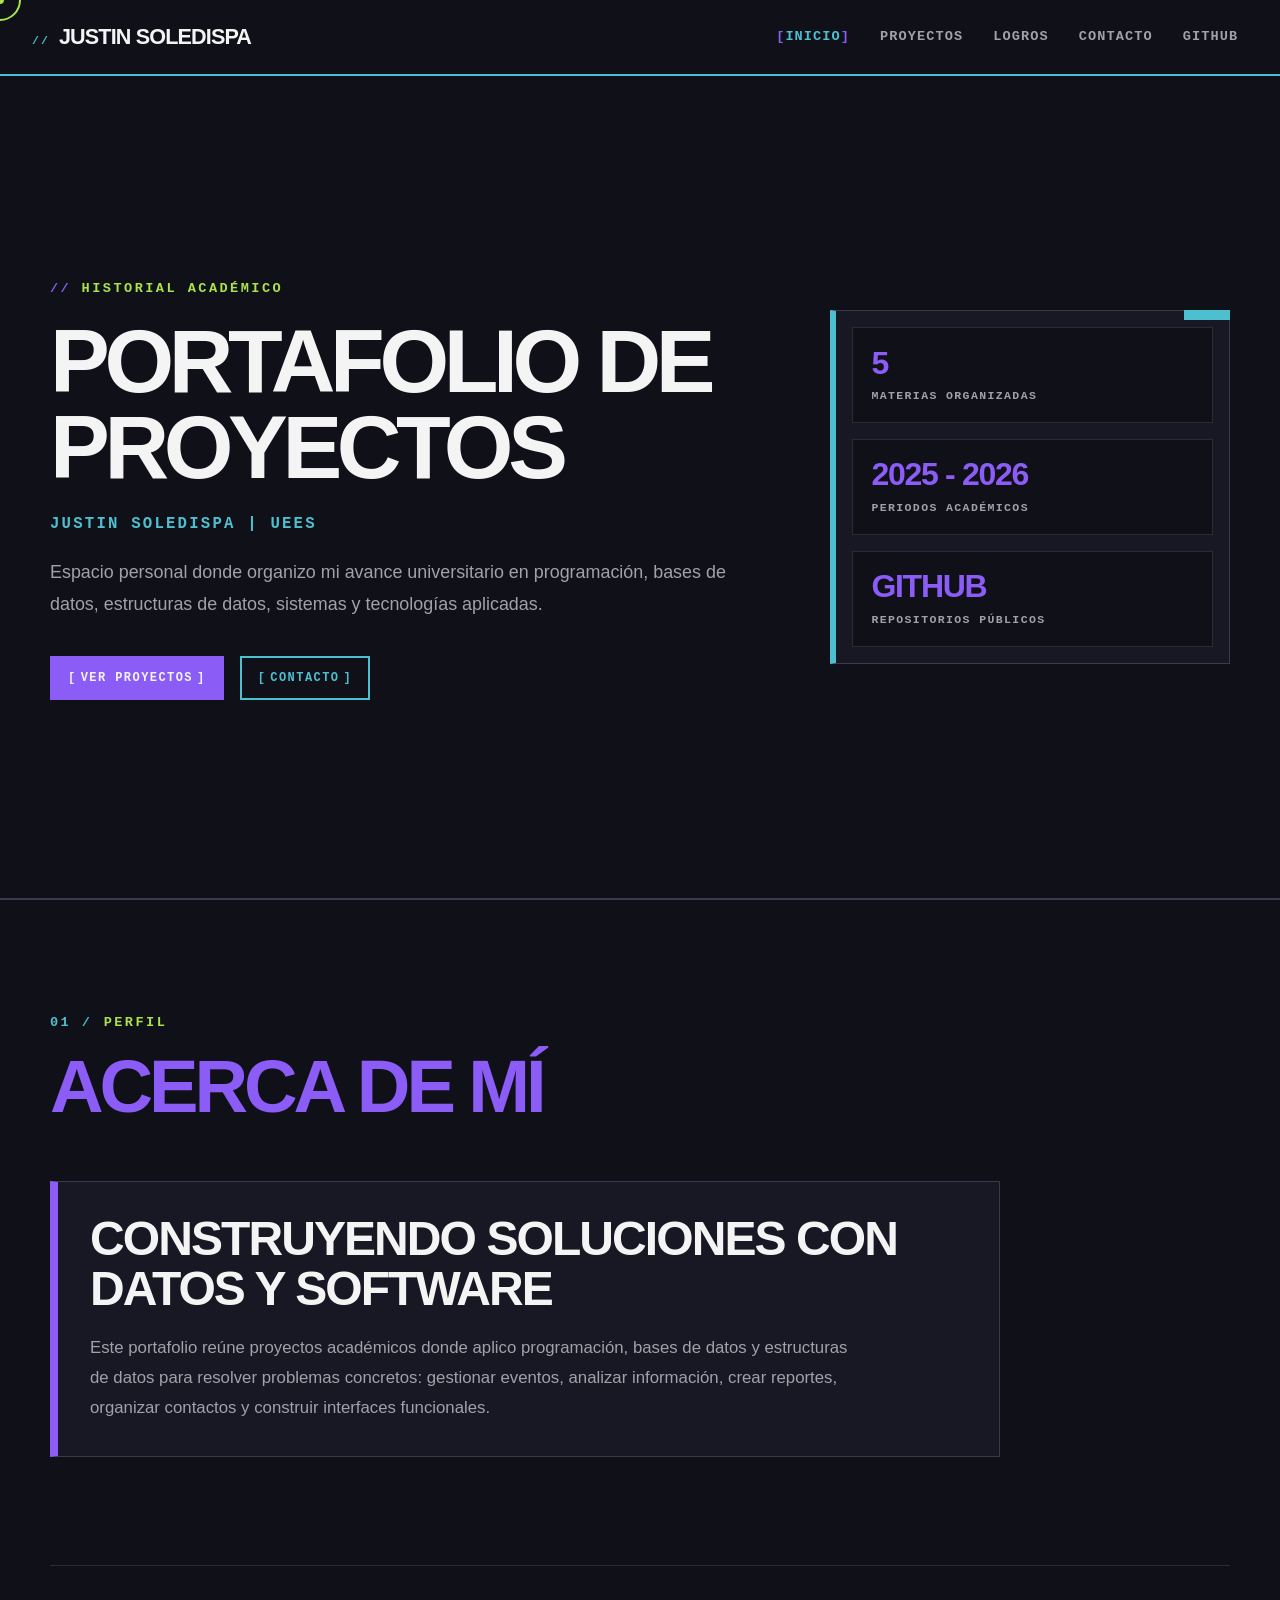
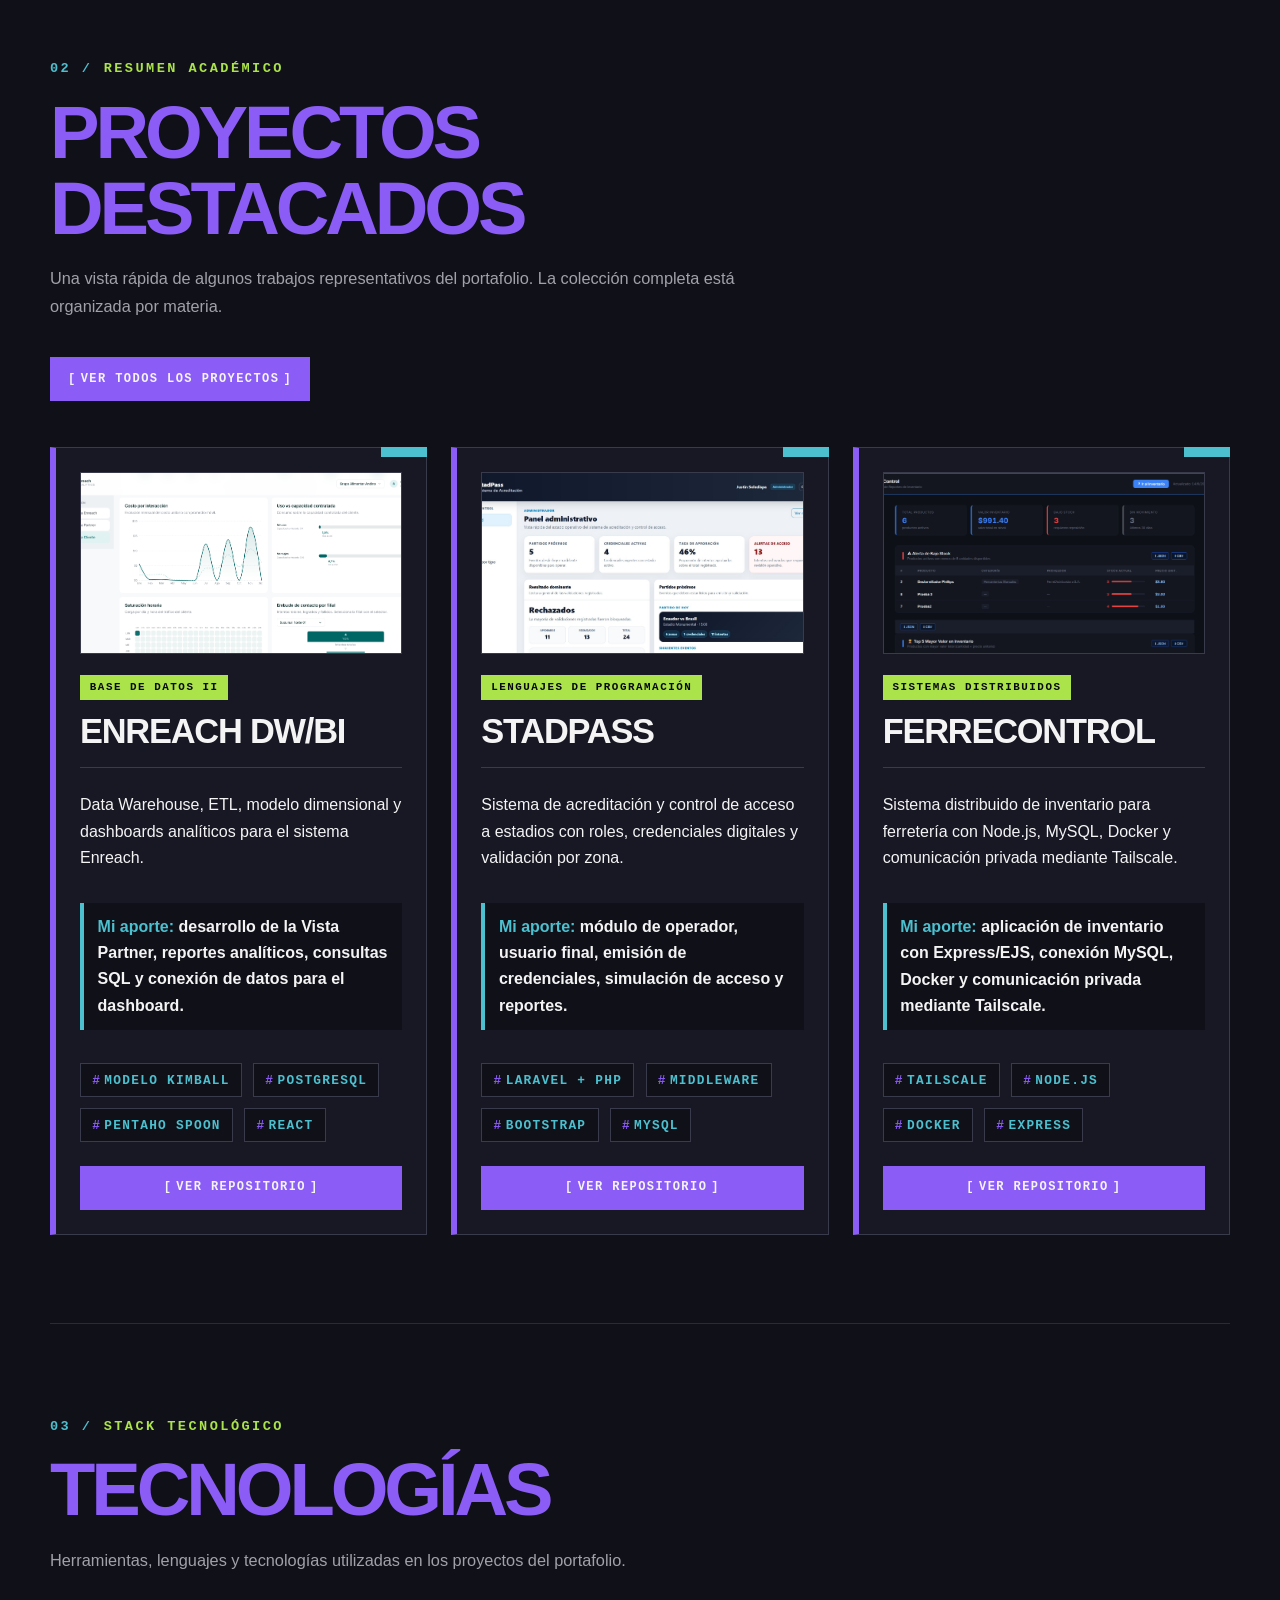
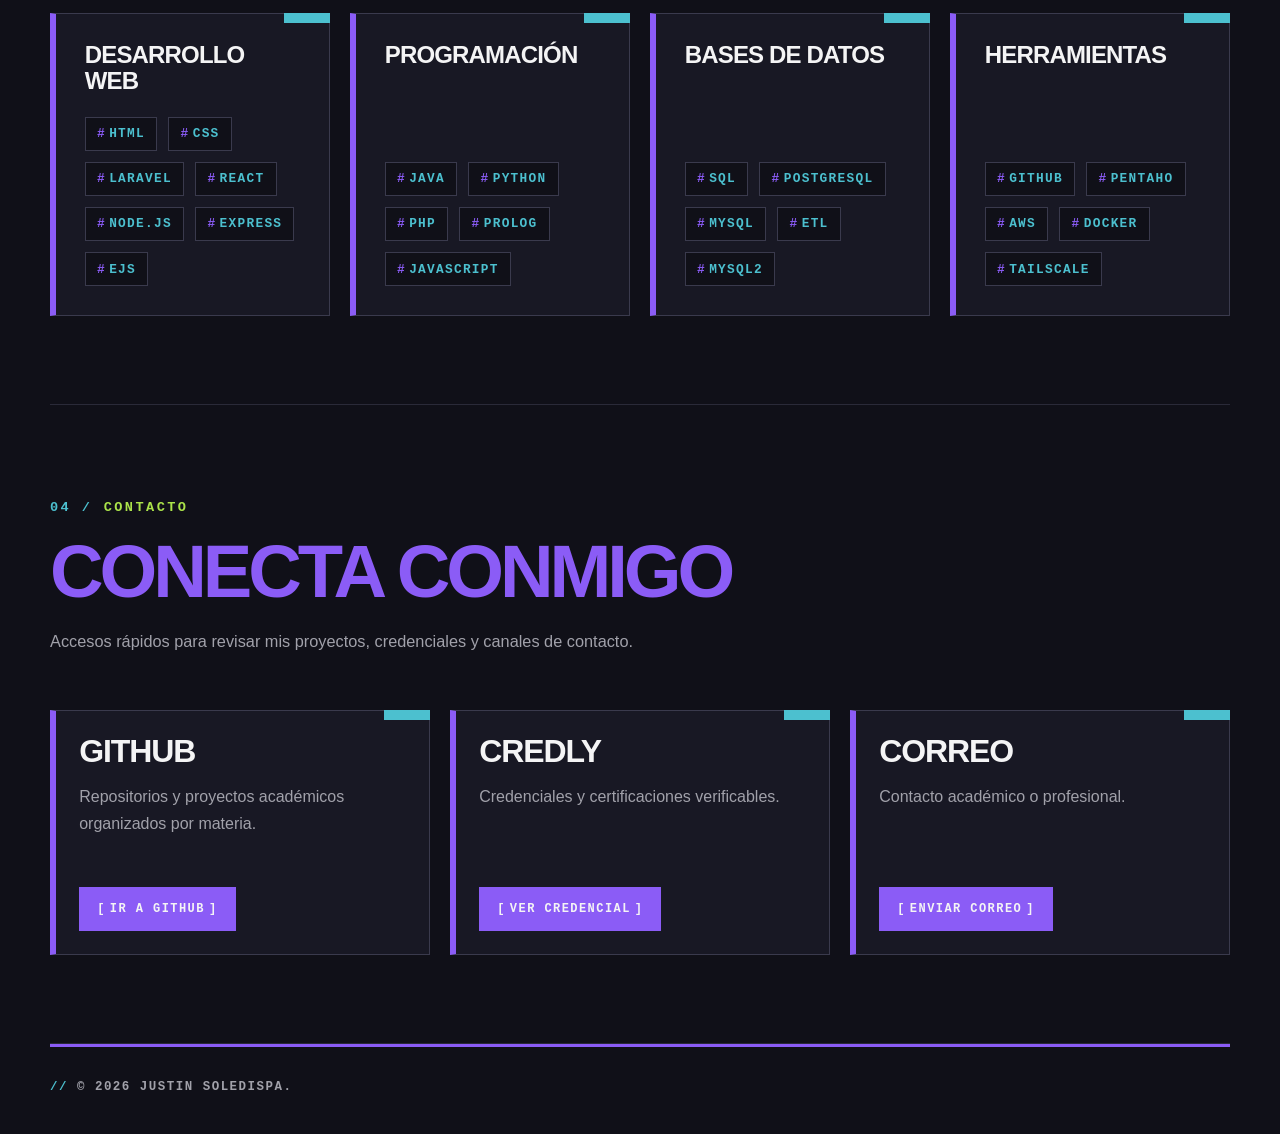
==== index.html @ 66a8beec "Commit de Version de Entrega de Portafolio" ====
<!DOCTYPE html>
<html lang="es">
<head>
  <meta charset="UTF-8">
  <meta name="viewport" content="width=device-width, initial-scale=1.0">
  <meta name="description" content="Portafolio académico de Justin Soledispa. Proyectos universitarios, tecnologías, logros y contacto.">
  <title>Portafolio Académico | Justin Soledispa</title>

  <link rel="stylesheet" href="style.css">
  <link rel="icon" type="image/png" href="/favicon.png">
</head>
<body>
  <nav class="navbar" aria-label="Navegación principal">
    <a class="navbar-logo" href="index.html">Justin Soledispa</a>
    <div class="navbar-links">
      <a class="activo" href="index.html">Inicio</a>
      <a href="proyectos.html">Proyectos</a>
      <a href="logros.html">Logros</a>
      <a href="index.html#contacto">Contacto</a>
      <a href="https://github.com/justinsoledispa" target="_blank" rel="noopener noreferrer">GitHub</a>
    </div>
  </nav>

  <header id="inicio" class="hero">
    <div class="hero-layout">
      <div class="hero-contenido">
        <span class="hero-etiqueta">Historial académico</span>
        <h1>Portafolio de Proyectos</h1>
        <p class="hero-subtitulo">Justin Soledispa | UEES</p>
        <p class="hero-descripcion">
          Espacio personal donde organizo mi avance universitario en programación, bases de datos, estructuras de datos, sistemas y tecnologías aplicadas.
        </p>
        <div class="hero-acciones">
          <a class="boton-ver-proyectos" href="proyectos.html">Ver proyectos</a>
          <a class="boton-secundario" href="#contacto">Contacto</a>
        </div>
      </div>

      <aside class="panel-info panel-resumen" aria-label="Resumen del portafolio">
        <div class="resumen-item">
          <span class="resumen-numero">5</span>
          <span class="resumen-texto">materias organizadas</span>
        </div>
        <div class="resumen-item">
          <span class="resumen-numero">2025 - 2026</span>
          <span class="resumen-texto">periodos académicos</span>
        </div>
        <div class="resumen-item">
          <span class="resumen-numero">GitHub</span>
          <span class="resumen-texto">repositorios públicos</span>
        </div>
      </aside>
    </div>
  </header>

  <main>
    <section id="acerca" class="seccion-info seccion-amplia" aria-labelledby="titulo-acerca">
      <div class="encabezado-seccion">
        <span class="etiqueta-seccion">Perfil</span>
        <h2 id="titulo-acerca">Acerca de mí</h2>
      </div>

      <div class="panel-destacado">
        <h3>Construyendo soluciones con datos y software</h3>
        <p>
          Este portafolio reúne proyectos académicos donde aplico programación, bases de datos y estructuras de datos para resolver problemas concretos: gestionar eventos, analizar información, crear reportes, organizar contactos y construir interfaces funcionales.
        </p>
      </div>
    </section>

    <section id="destacados" class="seccion-proyectos seccion-amplia" aria-labelledby="titulo-destacados">
      <div class="encabezado-seccion">
        <span class="etiqueta-seccion">Resumen académico</span>
        <h2 id="titulo-destacados">Proyectos destacados</h2>
        <p>
          Una vista rápida de algunos trabajos representativos del portafolio. La colección completa está organizada por materia.
        </p>
        <div class="hero-acciones">
          <a class="boton-ver-proyectos" href="proyectos.html">Ver todos los proyectos</a>
        </div>
      </div>

      <div class="grid-materias">
        <article class="tarjeta-materia">
          <img class="thumbnail-proyecto" src="img/proyectos/enreach/thumbnail.png" alt="Vista previa de Enreach">
          <div class="materia-header">
            <span class="badge badge-finalizado">Base de Datos II</span>
            <h3>ENREACH DW/BI</h3>
          </div>
          <p>
            Data Warehouse, ETL, modelo dimensional y dashboards analíticos para el sistema Enreach.
          </p>
          <div class="aporte-proyecto">
            <strong>Mi aporte:</strong> desarrollo de la Vista Partner, reportes analíticos, consultas SQL y conexión de datos para el dashboard.
          </div>
          <ul class="lista-tecnologias">
      <li>Modelo Kimball</li>
      <li>PostgreSQL</li>
      <li>Pentaho Spoon</li>
      <li>React</li>
    </ul>
          <a class="boton-ver-proyectos" href="https://github.com/juandifrost17/proyecto_bd2_enreach">Ver repositorio</a>
        </article>

        <article class="tarjeta-materia">
          <img class="thumbnail-proyecto" src="img/proyectos/stadpass/thumbnail.png" alt="Vista previa de StadPass">
          <div class="materia-header">
            <span class="badge badge-finalizado">Lenguajes de Programación</span>
            <h3>StadPass</h3>
          </div>
          <p>
            Sistema de acreditación y control de acceso a estadios con roles, credenciales digitales y validación por zona.
          </p>
          <div class="aporte-proyecto">
            <strong>Mi aporte:</strong> módulo de operador, usuario final, emisión de credenciales, simulación de acceso y reportes.
          </div>
             <ul class="lista-tecnologias">
      <li>Laravel + PHP</li>
      <li>Middleware</li>
      <li>Bootstrap</li>
      <li>MySQL</li>
    </ul>
          <a class="boton-ver-proyectos" href="https://github.com/justinsoledispa/acceso-estadio-laravel">Ver repositorio</a>
        </article>

        <article class="tarjeta-materia">
          <img class="thumbnail-proyecto" src="img/proyectos/ferrecontrol/thumbnail.png" alt="Vista previa de FerreControl">
          <div class="materia-header">
            <span class="badge badge-finalizado">Sistemas Distribuidos</span>
            <h3>FerreControl</h3>
          </div>
          <p>
            Sistema distribuido de inventario para ferretería con Node.js, MySQL, Docker y comunicación privada mediante Tailscale.
          </p>
          <div class="aporte-proyecto">
            <strong>Mi aporte:</strong> aplicación de inventario con Express/EJS, conexión MySQL, Docker y comunicación privada mediante Tailscale.
          </div>
             <ul class="lista-tecnologias">
      <li>Tailscale</li>
      <li>Node.js</li>
      <li>Docker</li>
      <li>Express</li>
    </ul>
          <a
            class="boton-ver-proyectos"
            href="https://github.com/justinsoledispa/ferrecontrol-docker-app"
            target="_blank"
            rel="noopener noreferrer">
            Ver repositorio
          </a>
        </article>
      </div>
    </section>

    <section id="tecnologias" class="seccion-info seccion-amplia" aria-labelledby="titulo-tecnologias">
      <div class="encabezado-seccion">
        <span class="etiqueta-seccion">Stack tecnológico</span>
        <h2 id="titulo-tecnologias">Tecnologías</h2>
        <p>
          Herramientas, lenguajes y tecnologías utilizadas en los proyectos del portafolio.
        </p>
      </div>

      <div class="grid-tecnologias">
        <article class="panel-info tarjeta-tecnologia">
          <h3>Desarrollo web</h3>
          <ul class="lista-tecnologias">
            <li>HTML</li>
            <li>CSS</li>
            <li>Laravel</li>
            <li>React</li>
            <li>Node.js</li>
            <li>Express</li>
            <li>EJS</li>
          </ul>
        </article>

        <article class="panel-info tarjeta-tecnologia">
          <h3>Programación</h3>
          <ul class="lista-tecnologias">
            <li>Java</li>
            <li>Python</li>
            <li>PHP</li>
            <li>Prolog</li>
            <li>JavaScript</li>
          </ul>
        </article>

        <article class="panel-info tarjeta-tecnologia">
          <h3>Bases de datos</h3>
          <ul class="lista-tecnologias">
            <li>SQL</li>
            <li>PostgreSQL</li>
            <li>MySQL</li>
            <li>ETL</li>
            <li>mysql2</li>
          </ul>
        </article>

        <article class="panel-info tarjeta-tecnologia">
          <h3>Herramientas</h3>
          <ul class="lista-tecnologias">
            <li>GitHub</li>
            <li>Pentaho</li>
            <li>AWS</li>
            <li>Docker</li>
            <li>Tailscale</li>
          </ul>
        </article>
      </div>
    </section>

    <section id="contacto" class="seccion-info seccion-amplia seccion-contacto-final" aria-labelledby="titulo-contacto">
      <div class="encabezado-seccion">
        <span class="etiqueta-seccion">Contacto</span>
        <h2 id="titulo-contacto">Conecta conmigo</h2>
        <p>
          Accesos rápidos para revisar mis proyectos, credenciales y canales de contacto.
        </p>
      </div>

      <div class="grid-contacto">
        <article class="tarjeta-contacto">
          <h3>GitHub</h3>
          <p>Repositorios y proyectos académicos organizados por materia.</p>
          <a class="boton-contacto" href="https://github.com/justinsoledispa" target="_blank" rel="noopener noreferrer">Ir a GitHub</a>
        </article>

        <article class="tarjeta-contacto">
          <h3>Credly</h3>
          <p>Credenciales y certificaciones verificables.</p>
          <a class="boton-contacto" href="https://www.credly.com/badges/378b0291-0039-4906-811d-ae0c5f3f1b5c/public_url" target="_blank" rel="noopener noreferrer">Ver credencial</a>
        </article>

        <article class="tarjeta-contacto">
          <h3>Correo</h3>
          <p>Contacto académico o profesional.</p>
          <a class="boton-contacto" href="mailto:jasoledispa@uees.edu.ec">Enviar correo</a>
        </article>
      </div>
    </section>
  </main>

  <footer>
    <p>© 2026 Justin Soledispa.</p>
  </footer>
  <script src="./script.js"></script>
  <div class="custom-cursor" aria-hidden="true"></div>
</body>
</html>
---- style.css ----
@import url("./css/00-variables-base.css");
@import url("./css/01-navbar.css");
@import url("./css/02-hero.css");
@import url("./css/03-layout-general.css");
@import url("./css/04-paneles.css");
@import url("./css/05-botones.css");
@import url("./css/06-materias-proyectos.css");
@import url("./css/07-tecnologias.css");
@import url("./css/08-certificaciones.css");
@import url("./css/09-hackatones.css");
@import url("./css/10-contacto.css");
@import url("./css/11-footer.css");
@import url("./css/12-animaciones-js.css");
@import url("./css/13-accesibilidad.css");
@import url("./css/14-responsive-tablet.css");
@import url("./css/15-responsive-mobile.css");
@import url("./css/16-ajustes-index.css");
@import url("./css/17-cursor.css");
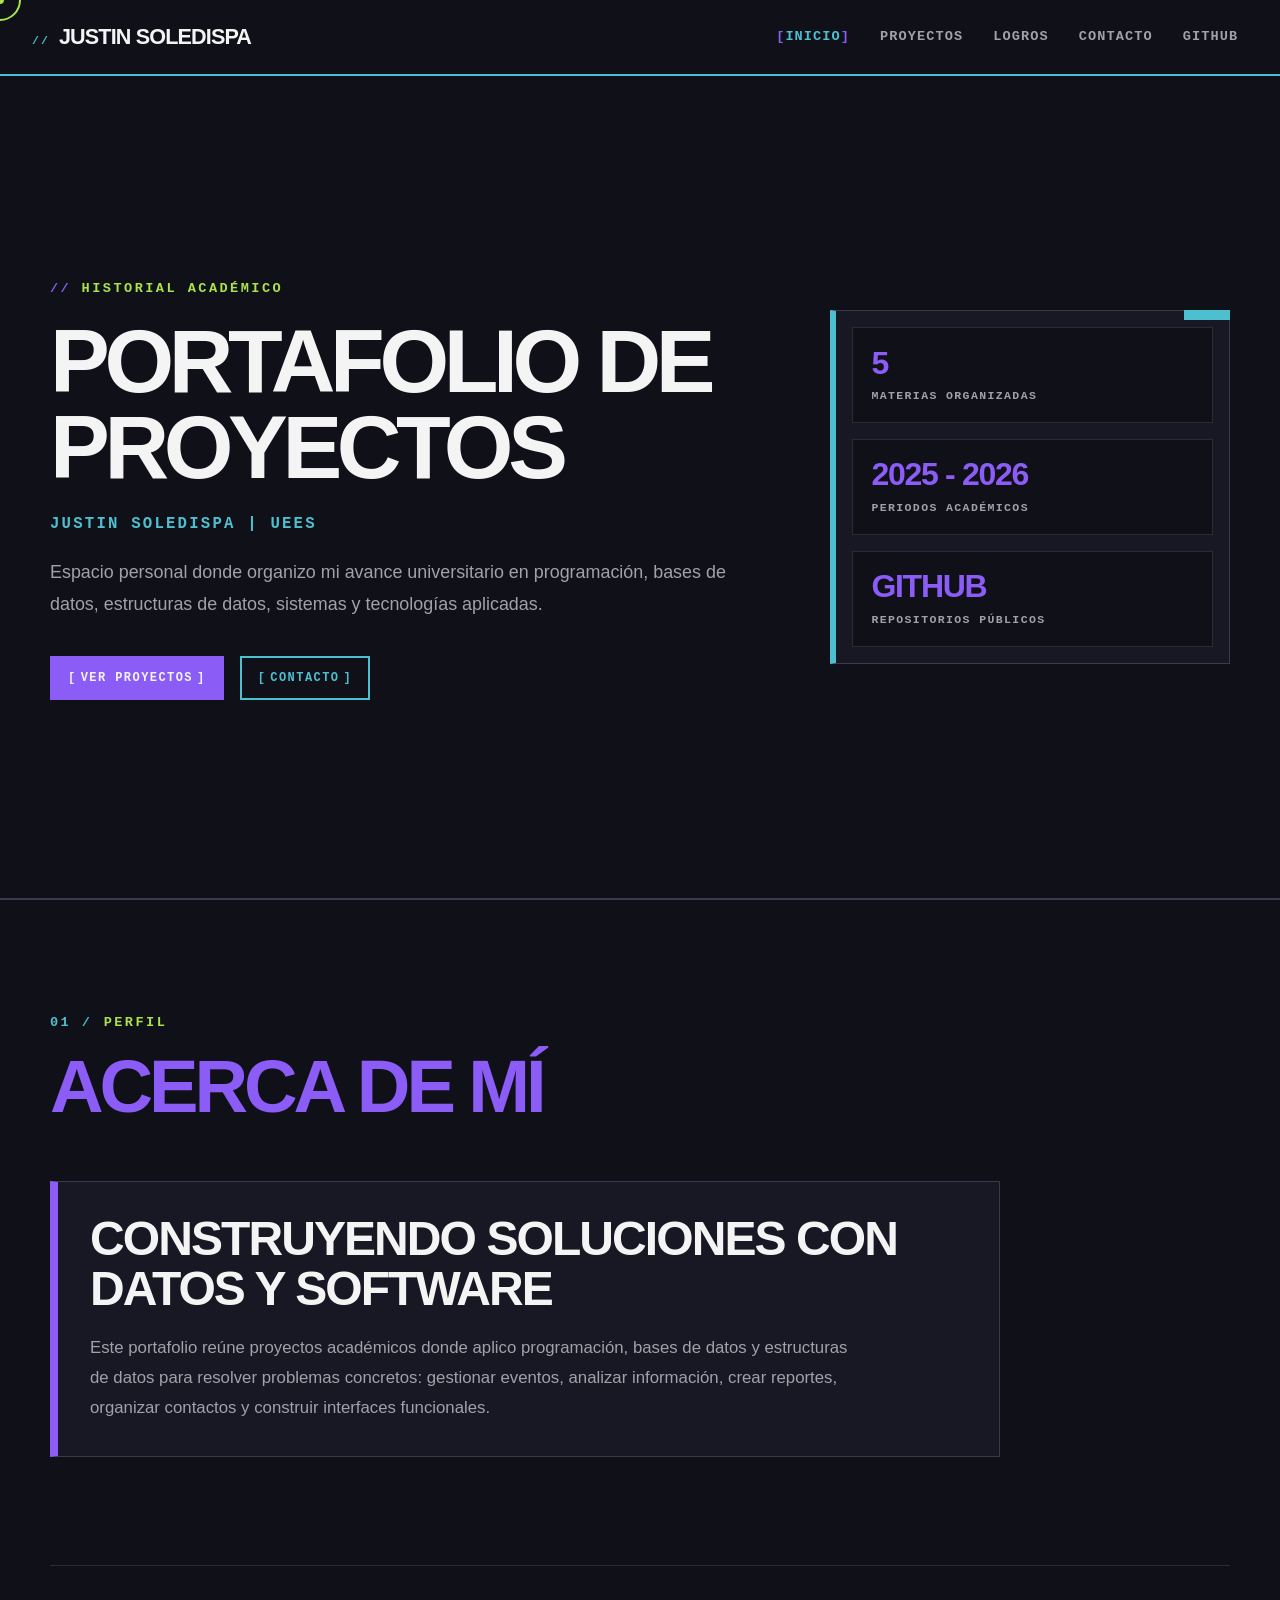
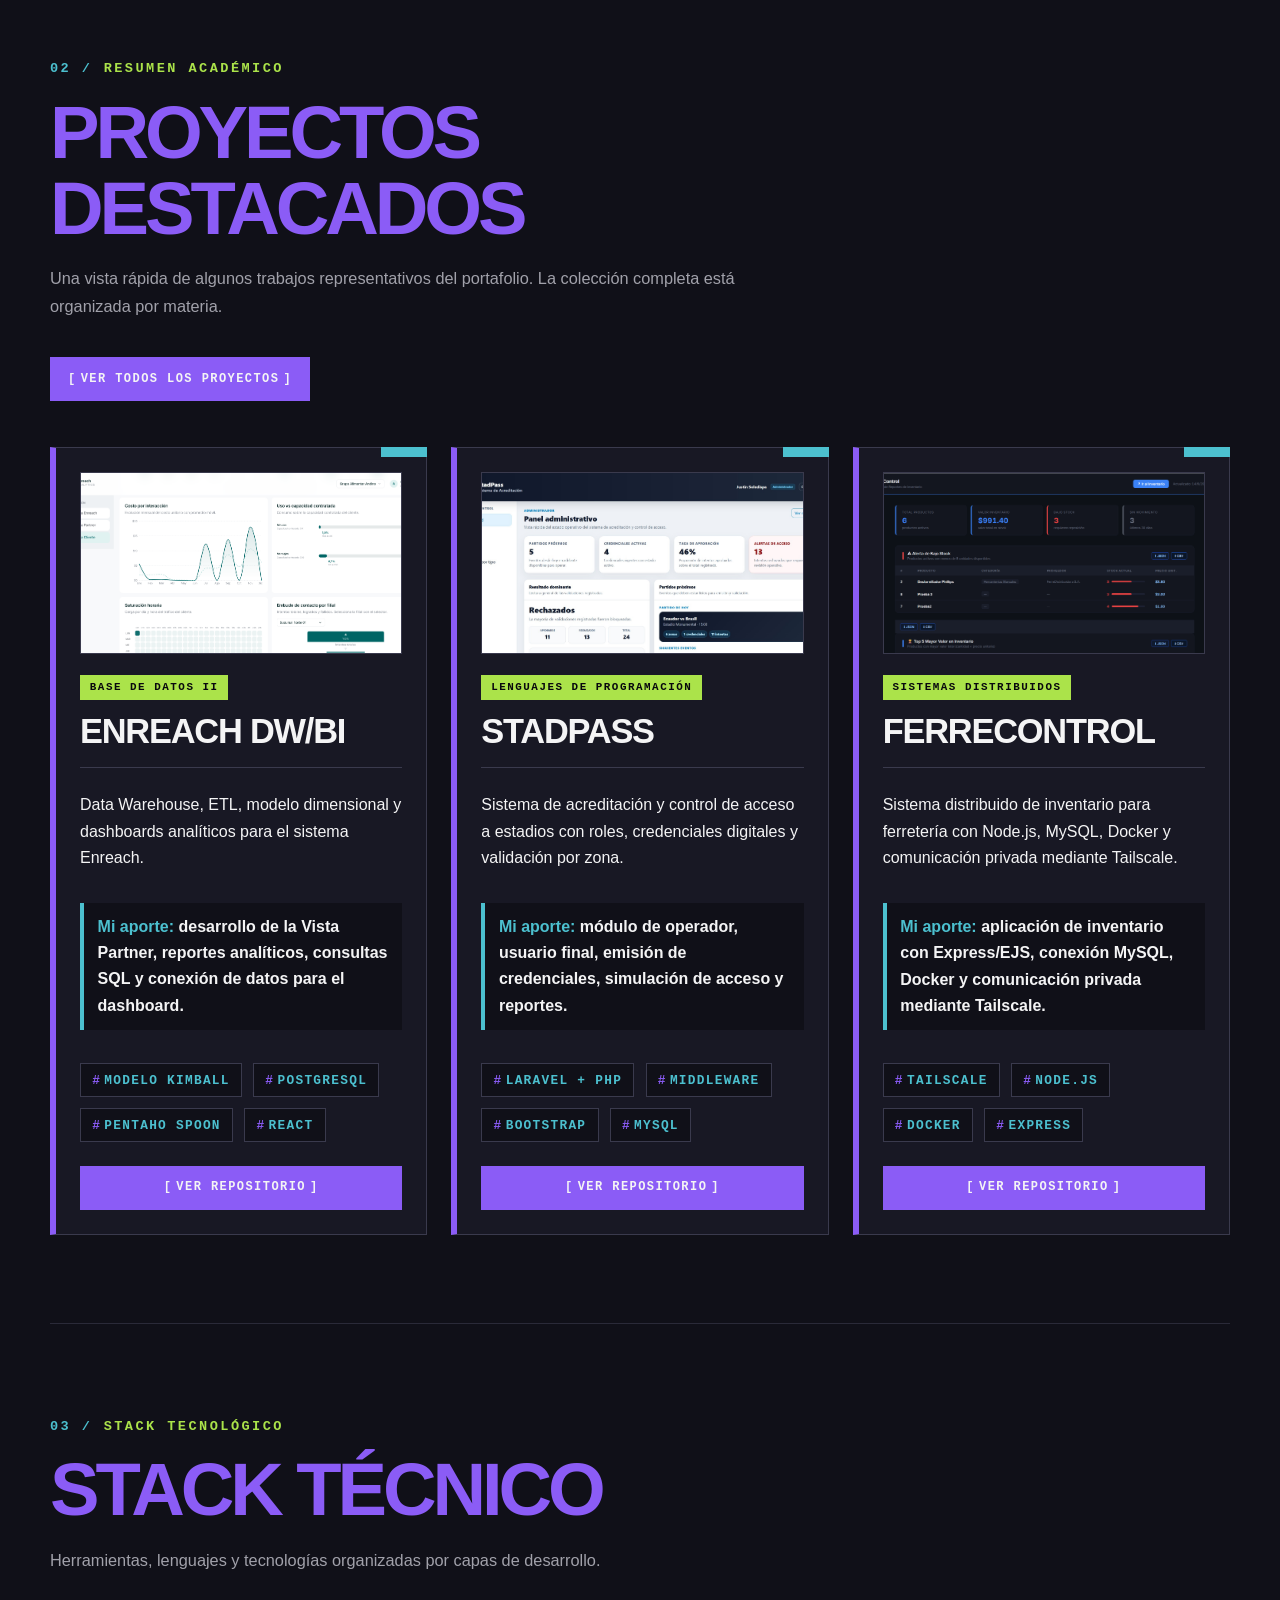
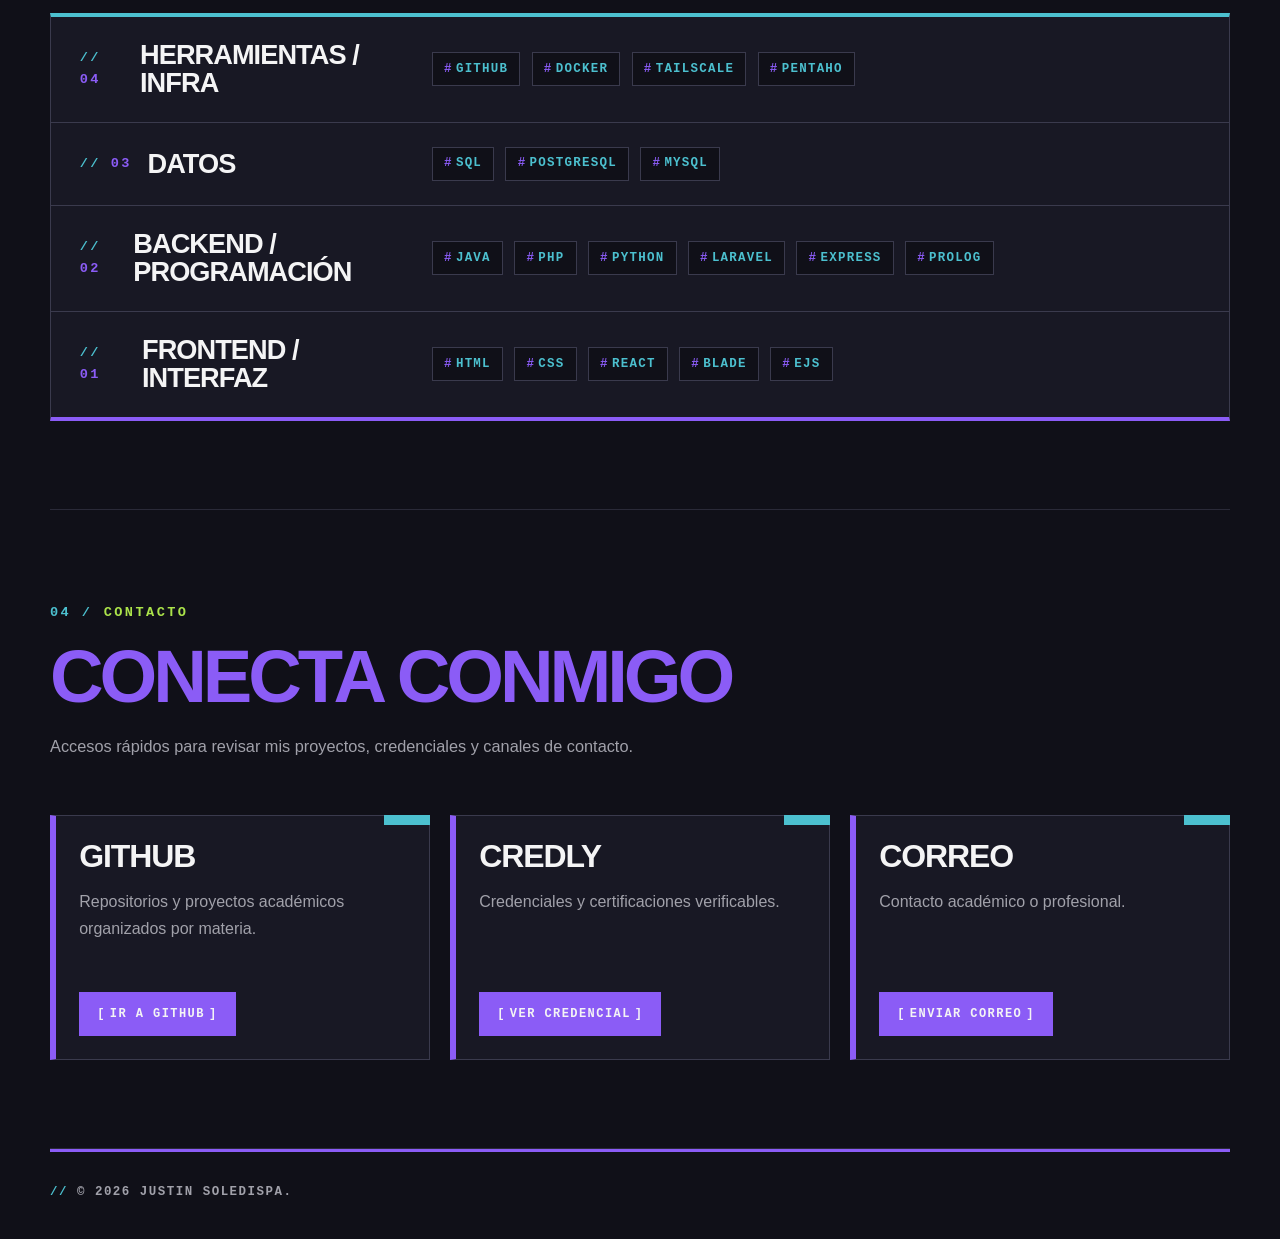
==== commit 527097ab: "Certificado Cloud Architechting" ====
--- a/index.html
+++ b/index.html
@@ -155,56 +155,64 @@
     <section id="tecnologias" class="seccion-info seccion-amplia" aria-labelledby="titulo-tecnologias">
       <div class="encabezado-seccion">
         <span class="etiqueta-seccion">Stack tecnológico</span>
-        <h2 id="titulo-tecnologias">Tecnologías</h2>
-        <p>
-          Herramientas, lenguajes y tecnologías utilizadas en los proyectos del portafolio.
-        </p>
-      </div>
-
-      <div class="grid-tecnologias">
-        <article class="panel-info tarjeta-tecnologia">
-          <h3>Desarrollo web</h3>
-          <ul class="lista-tecnologias">
-            <li>HTML</li>
-            <li>CSS</li>
-            <li>Laravel</li>
-            <li>React</li>
-            <li>Node.js</li>
-            <li>Express</li>
-            <li>EJS</li>
-          </ul>
-        </article>
-
-        <article class="panel-info tarjeta-tecnologia">
-          <h3>Programación</h3>
-          <ul class="lista-tecnologias">
-            <li>Java</li>
-            <li>Python</li>
-            <li>PHP</li>
-            <li>Prolog</li>
-            <li>JavaScript</li>
-          </ul>
-        </article>
-
-        <article class="panel-info tarjeta-tecnologia">
-          <h3>Bases de datos</h3>
-          <ul class="lista-tecnologias">
+        <h2 id="titulo-tecnologias">Stack técnico</h2>
+        <p>
+          Herramientas, lenguajes y tecnologías organizadas por capas de desarrollo.
+        </p>
+      </div>
+
+      <div class="stack-tecnico">
+        <article class="stack-capa">
+          <div class="stack-capa-header">
+            <span class="stack-capa-numero">04</span>
+            <h3>Herramientas / Infra</h3>
+          </div>
+          <ul class="stack-capa-lista">
+            <li>GitHub</li>
+            <li>Docker</li>
+            <li>Tailscale</li>
+            <li>Pentaho</li>
+          </ul>
+        </article>
+
+        <article class="stack-capa">
+          <div class="stack-capa-header">
+            <span class="stack-capa-numero">03</span>
+            <h3>Datos</h3>
+          </div>
+          <ul class="stack-capa-lista">
             <li>SQL</li>
             <li>PostgreSQL</li>
             <li>MySQL</li>
-            <li>ETL</li>
-            <li>mysql2</li>
-          </ul>
-        </article>
-
-        <article class="panel-info tarjeta-tecnologia">
-          <h3>Herramientas</h3>
-          <ul class="lista-tecnologias">
-            <li>GitHub</li>
-            <li>Pentaho</li>
-            <li>AWS</li>
-            <li>Docker</li>
-            <li>Tailscale</li>
+          </ul>
+        </article>
+
+        <article class="stack-capa">
+          <div class="stack-capa-header">
+            <span class="stack-capa-numero">02</span>
+            <h3>Backend / Programación</h3>
+          </div>
+          <ul class="stack-capa-lista">
+            <li>Java</li>
+            <li>PHP</li>
+            <li>Python</li>
+            <li>Laravel</li>
+            <li>Express</li>
+            <li>Prolog</li>
+          </ul>
+        </article>
+
+        <article class="stack-capa">
+          <div class="stack-capa-header">
+            <span class="stack-capa-numero">01</span>
+            <h3>Frontend / Interfaz</h3>
+          </div>
+          <ul class="stack-capa-lista">
+            <li>HTML</li>
+            <li>CSS</li>
+            <li>React</li>
+            <li>Blade</li>
+            <li>EJS</li>
           </ul>
         </article>
       </div>
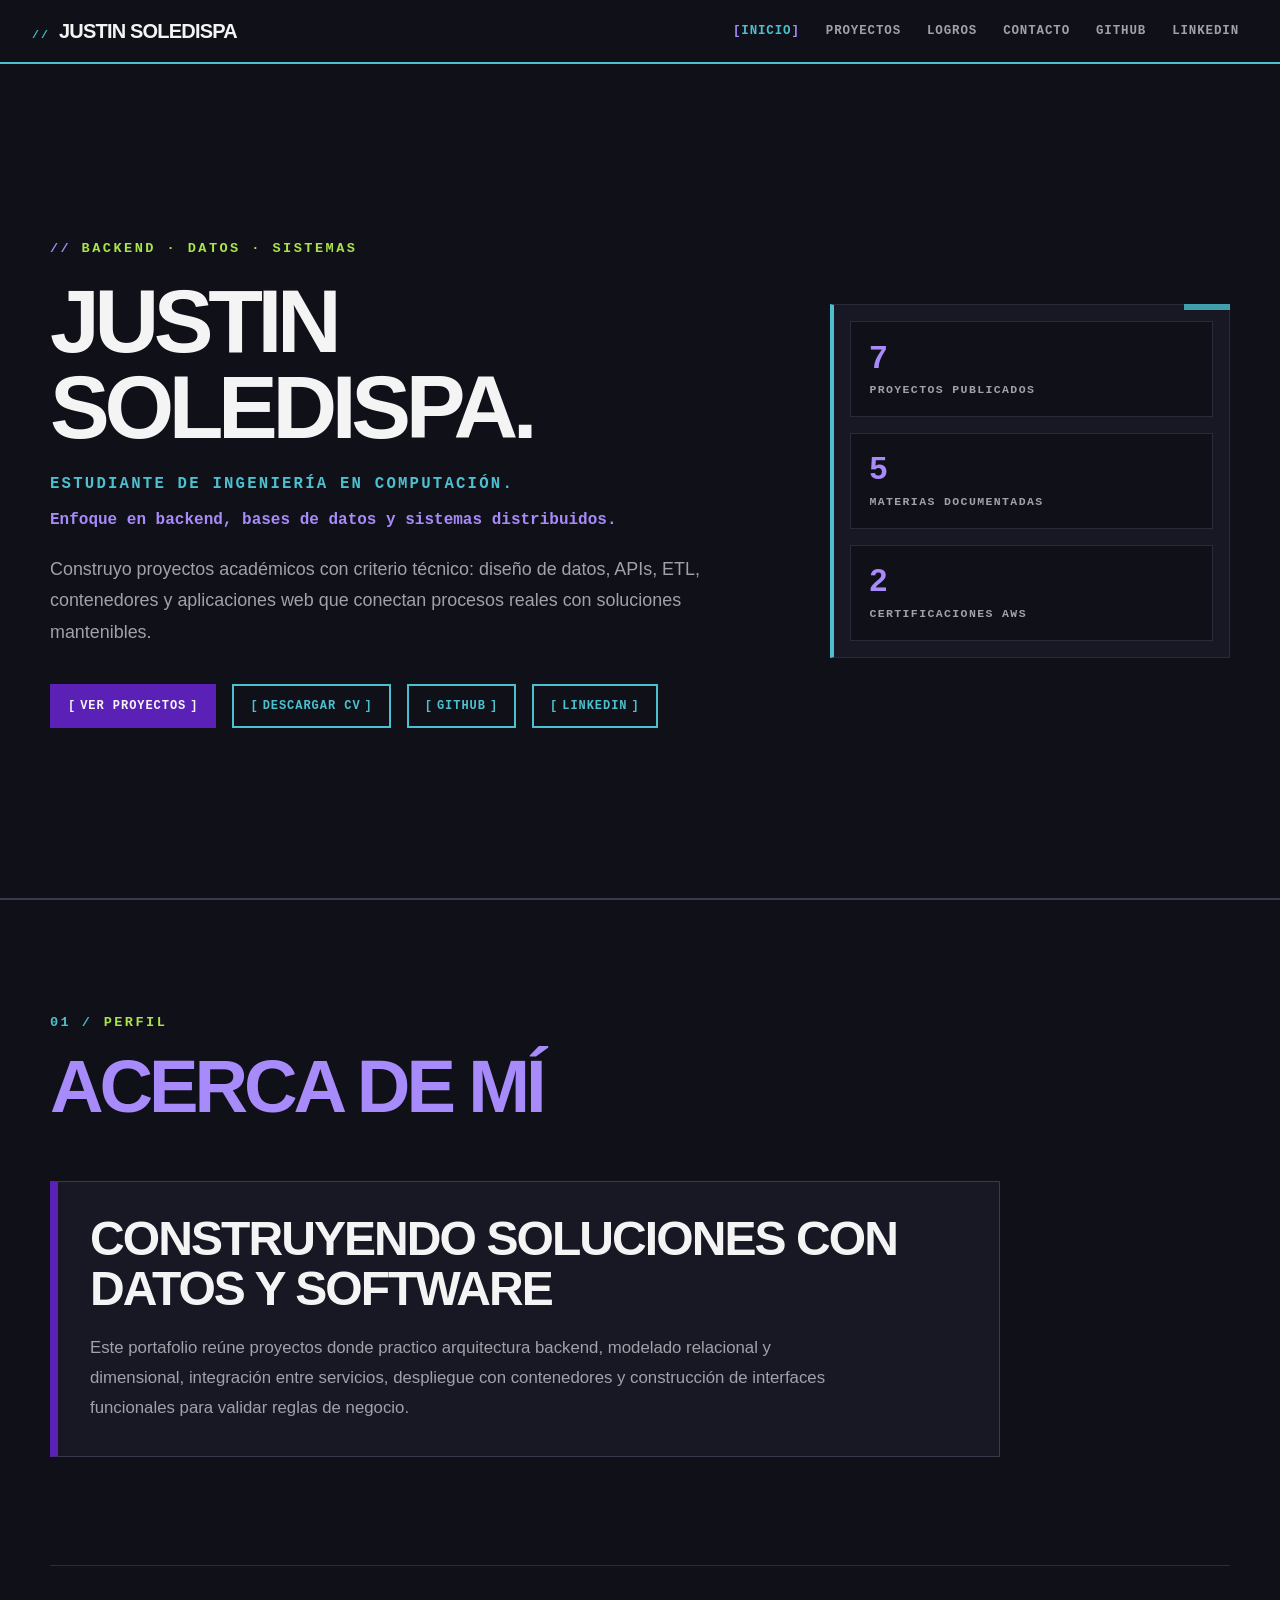
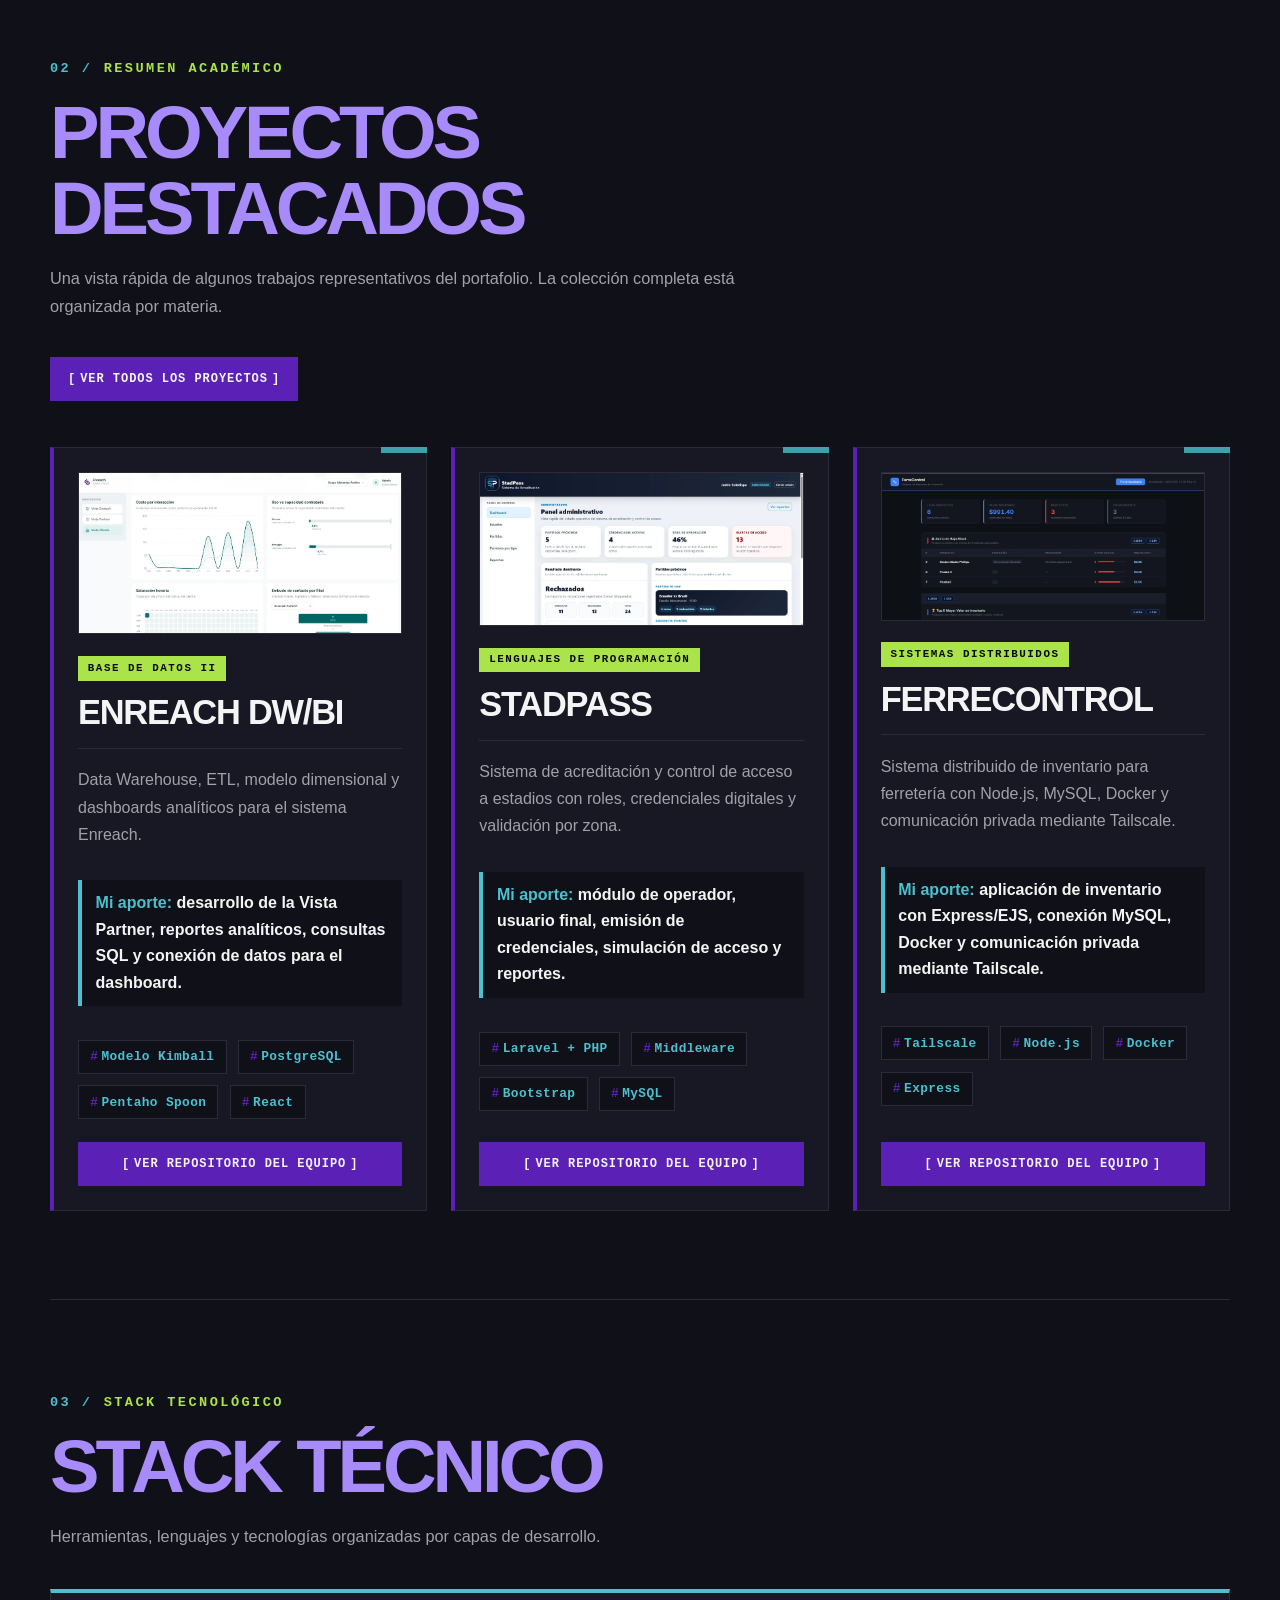
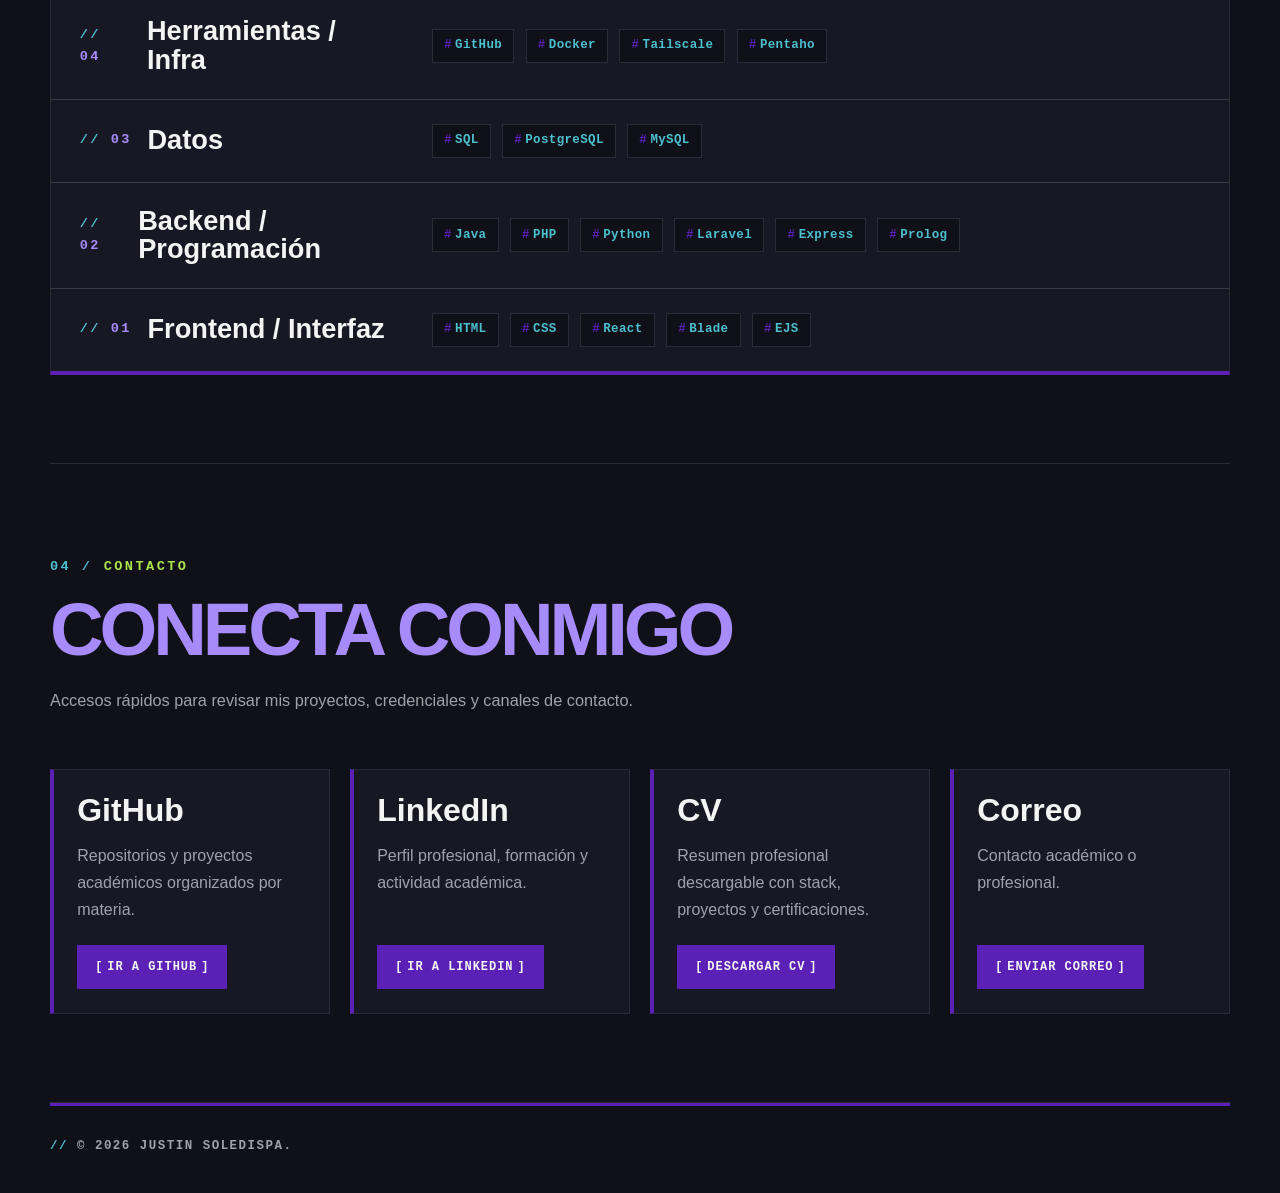
==== commit ba918b0b: "feat: Reducir ruido visual, carga con .webp, y correcciones funcionales" ====
--- a/index.html
+++ b/index.html
@@ -12,42 +12,49 @@
 <body>
   <nav class="navbar" aria-label="Navegación principal">
     <a class="navbar-logo" href="index.html">Justin Soledispa</a>
-    <div class="navbar-links">
-      <a class="activo" href="index.html">Inicio</a>
+    <button class="navbar-toggle" type="button" aria-controls="navbar-menu" aria-expanded="false" aria-label="Abrir menú de navegación">
+      <span class="navbar-toggle-icon" aria-hidden="true"></span>
+    </button>
+    <div class="navbar-links" id="navbar-menu">
+      <a class="activo" href="index.html" aria-current="page">Inicio</a>
       <a href="proyectos.html">Proyectos</a>
       <a href="logros.html">Logros</a>
       <a href="index.html#contacto">Contacto</a>
       <a href="https://github.com/justinsoledispa" target="_blank" rel="noopener noreferrer">GitHub</a>
+      <a href="https://www.linkedin.com/in/justinsoledispa/" target="_blank" rel="noopener noreferrer">LinkedIn</a>
     </div>
   </nav>
 
   <header id="inicio" class="hero">
     <div class="hero-layout">
       <div class="hero-contenido">
-        <span class="hero-etiqueta">Historial académico</span>
-        <h1>Portafolio de Proyectos</h1>
-        <p class="hero-subtitulo">Justin Soledispa | UEES</p>
+        <span class="hero-etiqueta">Backend · Datos · Sistemas</span>
+        <h1>Justin Soledispa.</h1>
+        <p class="hero-subtitulo">Estudiante de Ingeniería en Computación.</p>
+        <p class="hero-enfoque">Enfoque en backend, bases de datos y sistemas distribuidos.</p>
         <p class="hero-descripcion">
-          Espacio personal donde organizo mi avance universitario en programación, bases de datos, estructuras de datos, sistemas y tecnologías aplicadas.
+          Construyo proyectos académicos con criterio técnico: diseño de datos, APIs, ETL, contenedores y aplicaciones web que conectan procesos reales con soluciones mantenibles.
         </p>
         <div class="hero-acciones">
           <a class="boton-ver-proyectos" href="proyectos.html">Ver proyectos</a>
-          <a class="boton-secundario" href="#contacto">Contacto</a>
+          <a class="boton-secundario" href="cv-justin-soledispa.pdf" download>Descargar CV</a>
+          <a class="boton-secundario" href="https://github.com/justinsoledispa" target="_blank" rel="noopener noreferrer">GitHub</a>
+          <a class="boton-secundario" href="https://www.linkedin.com/in/justinsoledispa/" target="_blank" rel="noopener noreferrer">LinkedIn</a>
         </div>
       </div>
 
       <aside class="panel-info panel-resumen" aria-label="Resumen del portafolio">
         <div class="resumen-item">
+          <span class="resumen-numero">7</span>
+          <span class="resumen-texto">proyectos publicados</span>
+        </div>
+        <div class="resumen-item">
           <span class="resumen-numero">5</span>
-          <span class="resumen-texto">materias organizadas</span>
+          <span class="resumen-texto">materias documentadas</span>
         </div>
         <div class="resumen-item">
-          <span class="resumen-numero">2025 - 2026</span>
-          <span class="resumen-texto">periodos académicos</span>
-        </div>
-        <div class="resumen-item">
-          <span class="resumen-numero">GitHub</span>
-          <span class="resumen-texto">repositorios públicos</span>
+          <span class="resumen-numero">2</span>
+          <span class="resumen-texto">certificaciones AWS</span>
         </div>
       </aside>
     </div>
@@ -63,7 +70,7 @@
       <div class="panel-destacado">
         <h3>Construyendo soluciones con datos y software</h3>
         <p>
-          Este portafolio reúne proyectos académicos donde aplico programación, bases de datos y estructuras de datos para resolver problemas concretos: gestionar eventos, analizar información, crear reportes, organizar contactos y construir interfaces funcionales.
+          Este portafolio reúne proyectos donde practico arquitectura backend, modelado relacional y dimensional, integración entre servicios, despliegue con contenedores y construcción de interfaces funcionales para validar reglas de negocio.
         </p>
       </div>
     </section>
@@ -82,7 +89,7 @@
 
       <div class="grid-materias">
         <article class="tarjeta-materia">
-          <img class="thumbnail-proyecto" src="img/proyectos/enreach/thumbnail.png" alt="Vista previa de Enreach">
+          <img class="thumbnail-proyecto" src="img/proyectos/enreach/thumbnail.webp" alt="Vista previa de Enreach" width="1883" height="935" loading="lazy">
           <div class="materia-header">
             <span class="badge badge-finalizado">Base de Datos II</span>
             <h3>ENREACH DW/BI</h3>
@@ -99,11 +106,11 @@
       <li>Pentaho Spoon</li>
       <li>React</li>
     </ul>
-          <a class="boton-ver-proyectos" href="https://github.com/juandifrost17/proyecto_bd2_enreach">Ver repositorio</a>
+          <a class="boton-ver-proyectos" href="https://github.com/juandifrost17/proyecto_bd2_enreach" target="_blank" rel="noopener noreferrer">Ver repositorio del equipo</a>
         </article>
 
         <article class="tarjeta-materia">
-          <img class="thumbnail-proyecto" src="img/proyectos/stadpass/thumbnail.png" alt="Vista previa de StadPass">
+          <img class="thumbnail-proyecto" src="img/proyectos/stadpass/thumbnail.webp" alt="Vista previa de StadPass" width="1917" height="902" loading="lazy">
           <div class="materia-header">
             <span class="badge badge-finalizado">Lenguajes de Programación</span>
             <h3>StadPass</h3>
@@ -120,11 +127,11 @@
       <li>Bootstrap</li>
       <li>MySQL</li>
     </ul>
-          <a class="boton-ver-proyectos" href="https://github.com/justinsoledispa/acceso-estadio-laravel">Ver repositorio</a>
+          <a class="boton-ver-proyectos" href="https://github.com/justinsoledispa/acceso-estadio-laravel" target="_blank" rel="noopener noreferrer">Ver repositorio del equipo</a>
         </article>
 
         <article class="tarjeta-materia">
-          <img class="thumbnail-proyecto" src="img/proyectos/ferrecontrol/thumbnail.png" alt="Vista previa de FerreControl">
+          <img class="thumbnail-proyecto" src="img/proyectos/ferrecontrol/thumbnail.webp" alt="Vista previa de FerreControl" width="1896" height="862" loading="lazy">
           <div class="materia-header">
             <span class="badge badge-finalizado">Sistemas Distribuidos</span>
             <h3>FerreControl</h3>
@@ -146,7 +153,7 @@
             href="https://github.com/justinsoledispa/ferrecontrol-docker-app"
             target="_blank"
             rel="noopener noreferrer">
-            Ver repositorio
+            Ver repositorio del equipo
           </a>
         </article>
       </div>
@@ -235,9 +242,15 @@
         </article>
 
         <article class="tarjeta-contacto">
-          <h3>Credly</h3>
-          <p>Credenciales y certificaciones verificables.</p>
-          <a class="boton-contacto" href="https://www.credly.com/badges/378b0291-0039-4906-811d-ae0c5f3f1b5c/public_url" target="_blank" rel="noopener noreferrer">Ver credencial</a>
+          <h3>LinkedIn</h3>
+          <p>Perfil profesional, formación y actividad académica.</p>
+          <a class="boton-contacto" href="https://www.linkedin.com/in/justinsoledispa/" target="_blank" rel="noopener noreferrer">Ir a LinkedIn</a>
+        </article>
+
+        <article class="tarjeta-contacto">
+          <h3>CV</h3>
+          <p>Resumen profesional descargable con stack, proyectos y certificaciones.</p>
+          <a class="boton-contacto" href="cv-justin-soledispa.pdf" download>Descargar CV</a>
         </article>
 
         <article class="tarjeta-contacto">
@@ -253,6 +266,5 @@
     <p>© 2026 Justin Soledispa.</p>
   </footer>
   <script src="./script.js"></script>
-  <div class="custom-cursor" aria-hidden="true"></div>
 </body>
 </html>
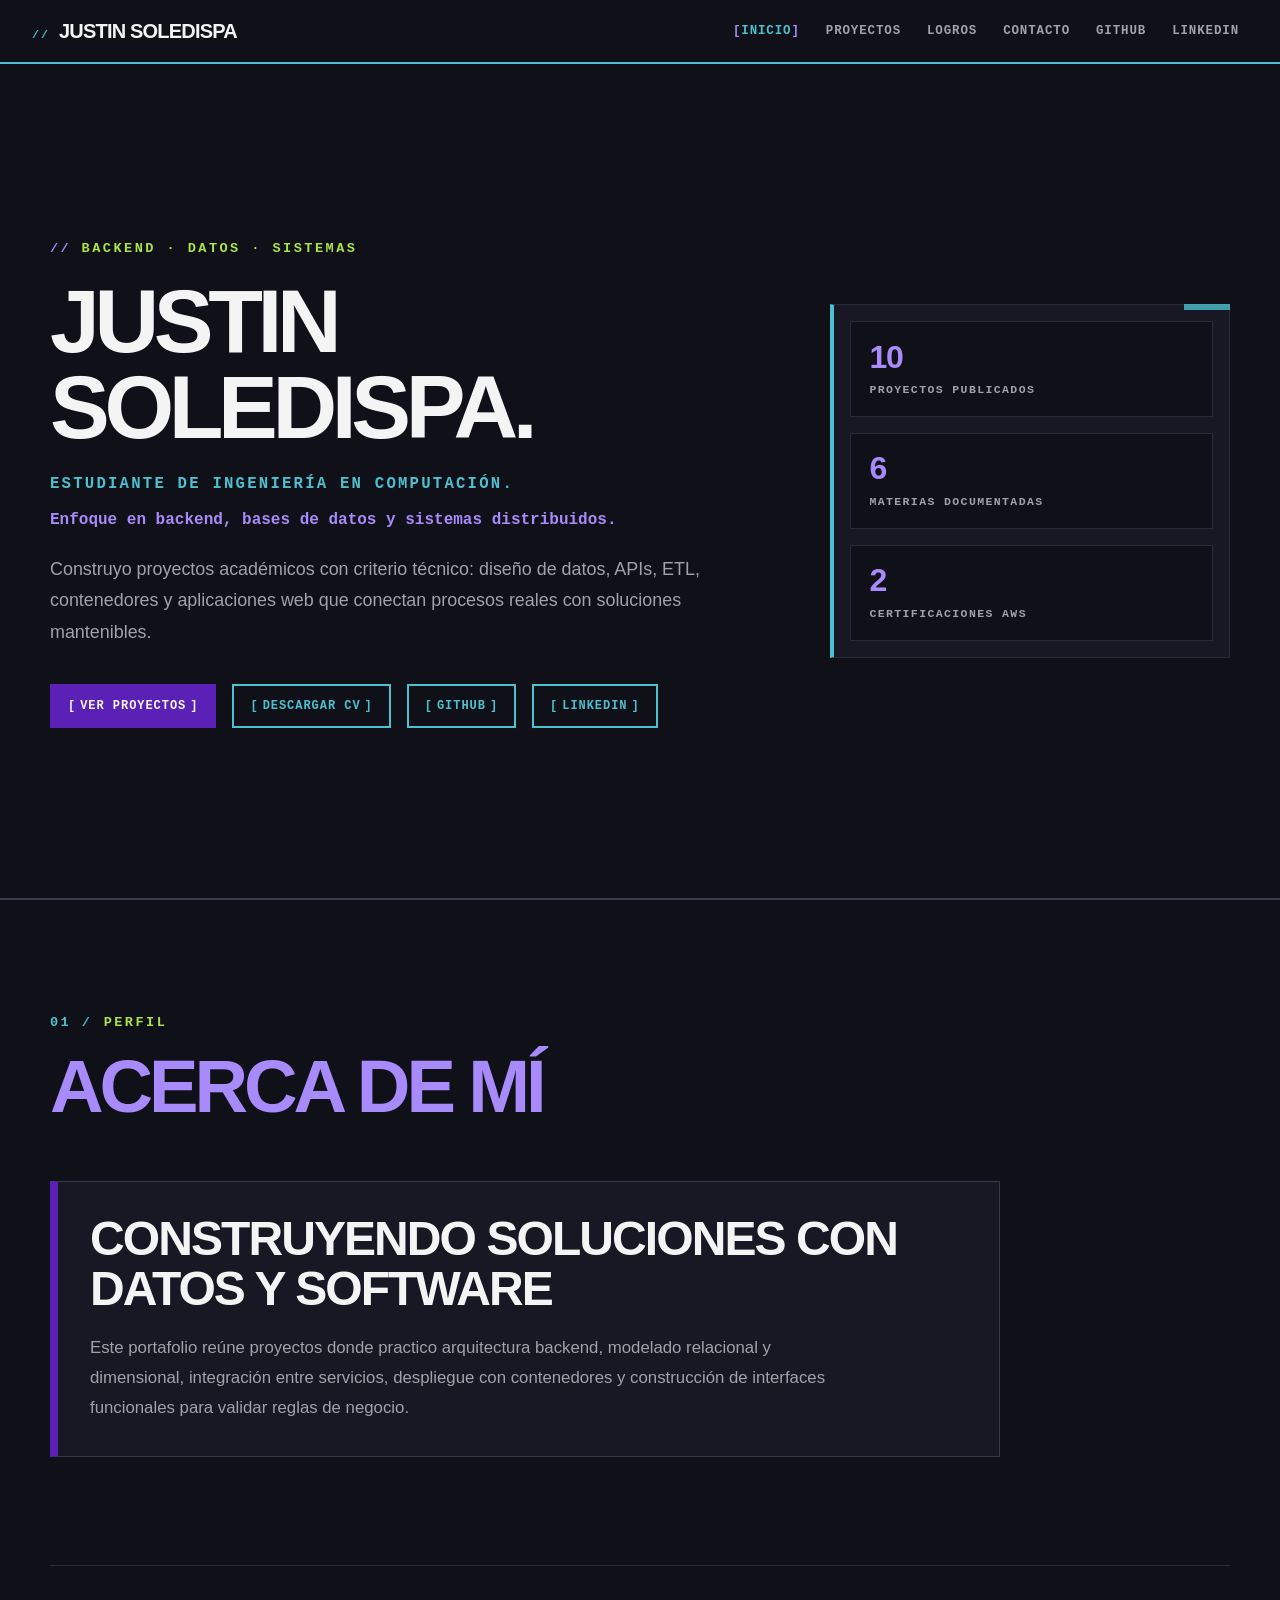
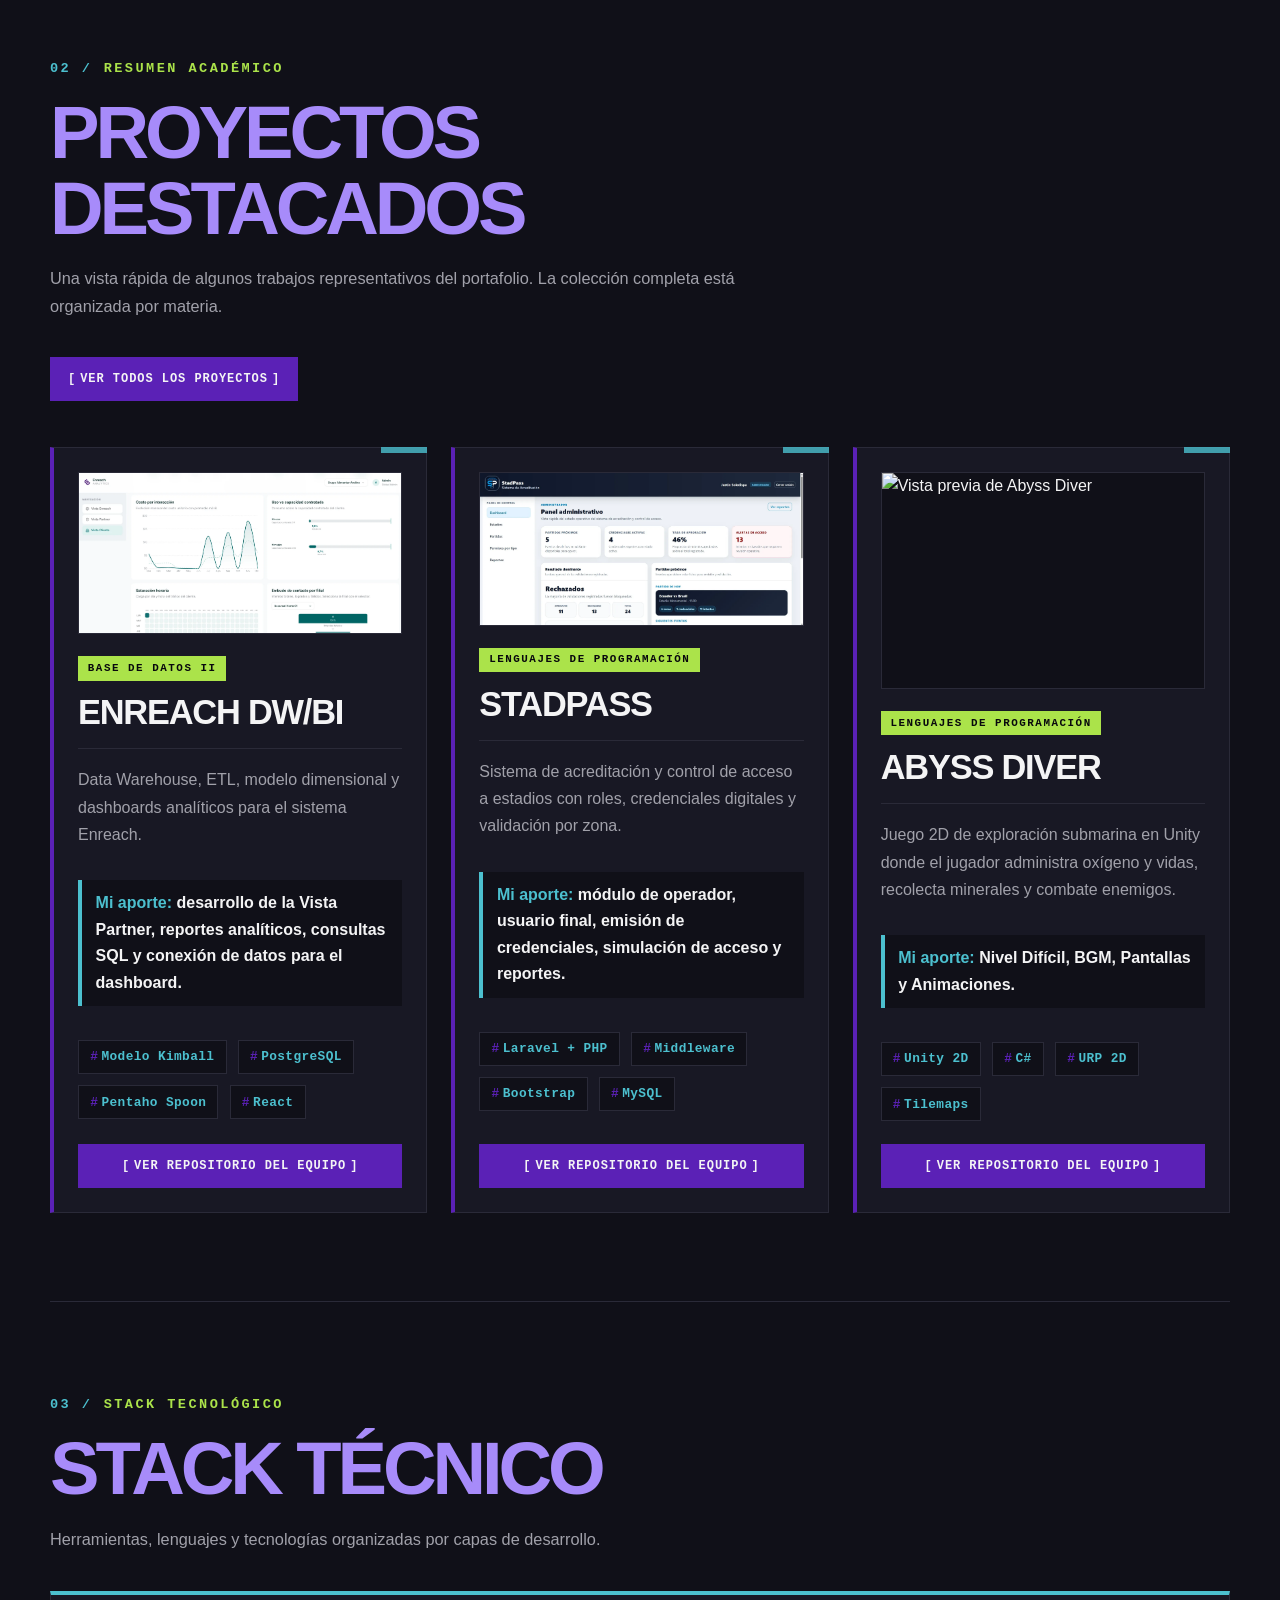
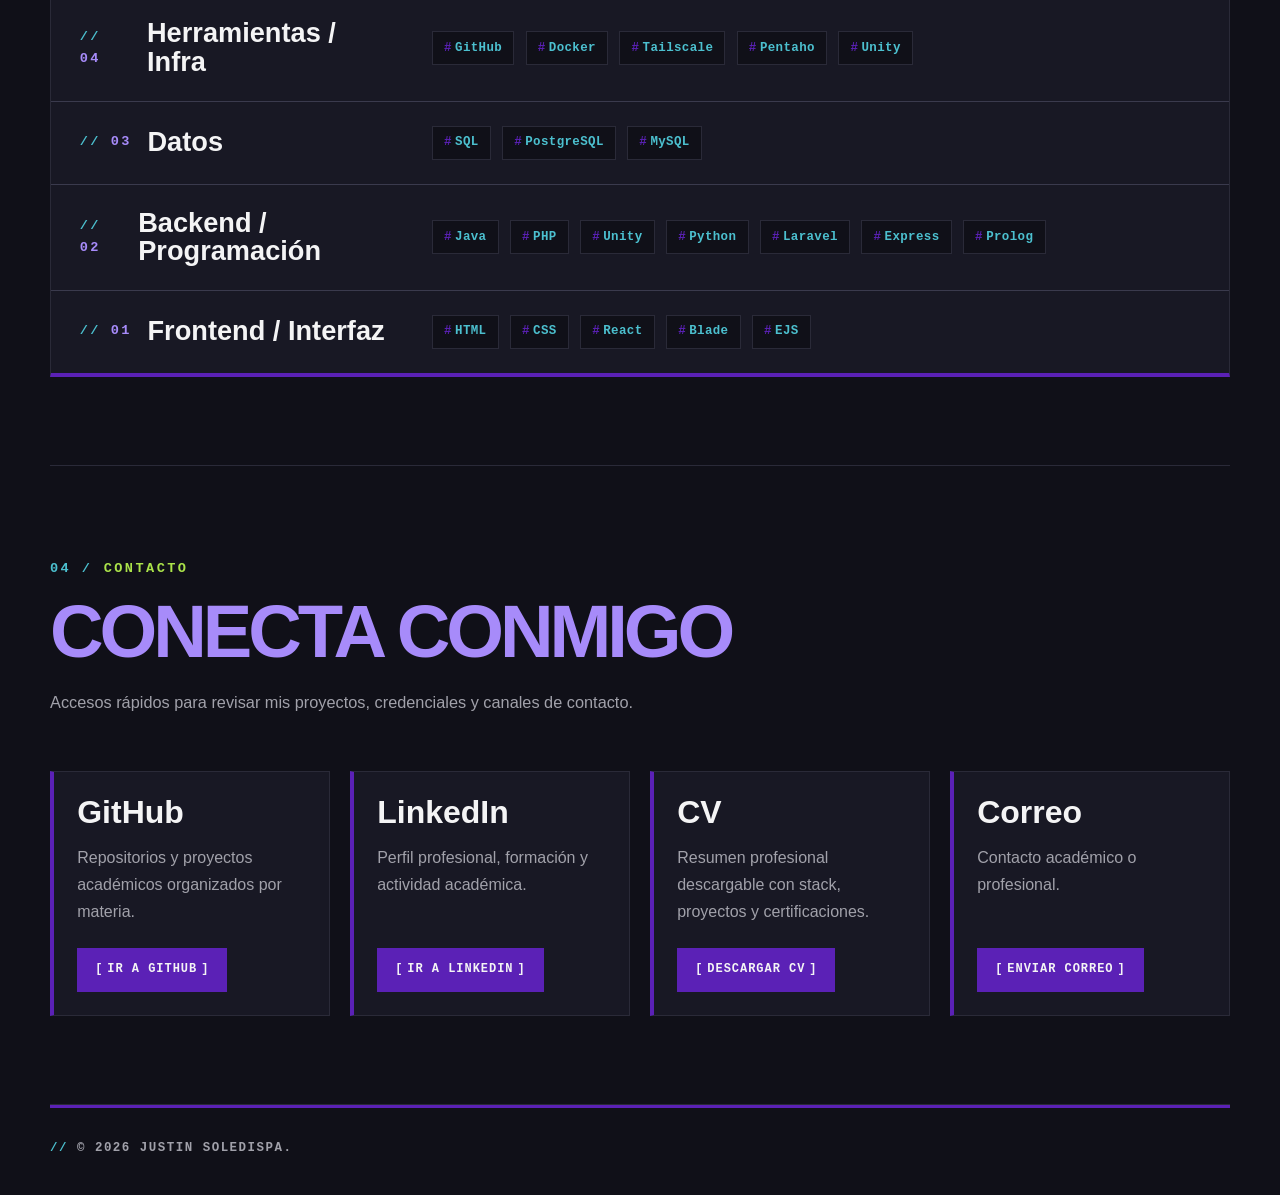
==== commit e6f346ec: "feat: añadir AbyssDiver,  MeshTask y Simulación" ====
--- a/index.html
+++ b/index.html
@@ -45,11 +45,11 @@
 
       <aside class="panel-info panel-resumen" aria-label="Resumen del portafolio">
         <div class="resumen-item">
-          <span class="resumen-numero">7</span>
+          <span class="resumen-numero">10</span>
           <span class="resumen-texto">proyectos publicados</span>
         </div>
         <div class="resumen-item">
-          <span class="resumen-numero">5</span>
+          <span class="resumen-numero">6</span>
           <span class="resumen-texto">materias documentadas</span>
         </div>
         <div class="resumen-item">
@@ -131,26 +131,26 @@
         </article>
 
         <article class="tarjeta-materia">
-          <img class="thumbnail-proyecto" src="img/proyectos/ferrecontrol/thumbnail.webp" alt="Vista previa de FerreControl" width="1896" height="862" loading="lazy">
+          <img class="thumbnail-proyecto" src="img/proyectos/abyss-diver/thumbnail.webp" alt="Vista previa de Abyss Diver" width="1200" height="800" loading="lazy">
           <div class="materia-header">
-            <span class="badge badge-finalizado">Sistemas Distribuidos</span>
-            <h3>FerreControl</h3>
+            <span class="badge badge-finalizado">Lenguajes de Programación</span>
+            <h3>Abyss Diver</h3>
           </div>
           <p>
-            Sistema distribuido de inventario para ferretería con Node.js, MySQL, Docker y comunicación privada mediante Tailscale.
+            Juego 2D de exploración submarina en Unity donde el jugador administra oxígeno y vidas, recolecta minerales y combate enemigos.
           </p>
           <div class="aporte-proyecto">
-            <strong>Mi aporte:</strong> aplicación de inventario con Express/EJS, conexión MySQL, Docker y comunicación privada mediante Tailscale.
-          </div>
-             <ul class="lista-tecnologias">
-      <li>Tailscale</li>
-      <li>Node.js</li>
-      <li>Docker</li>
-      <li>Express</li>
-    </ul>
+            <strong>Mi aporte:</strong> Nivel Difícil, BGM, Pantallas y Animaciones.
+          </div>
+          <ul class="lista-tecnologias">
+            <li>Unity 2D</li>
+            <li>C#</li>
+            <li>URP 2D</li>
+            <li>Tilemaps</li>
+          </ul>
           <a
             class="boton-ver-proyectos"
-            href="https://github.com/justinsoledispa/ferrecontrol-docker-app"
+            href="https://github.com/justsole1385/abyss-diver"
             target="_blank"
             rel="noopener noreferrer">
             Ver repositorio del equipo
@@ -179,6 +179,7 @@
             <li>Docker</li>
             <li>Tailscale</li>
             <li>Pentaho</li>
+            <li>Unity</li>
           </ul>
         </article>
 
@@ -202,6 +203,7 @@
           <ul class="stack-capa-lista">
             <li>Java</li>
             <li>PHP</li>
+            <li>Unity</li>
             <li>Python</li>
             <li>Laravel</li>
             <li>Express</li>
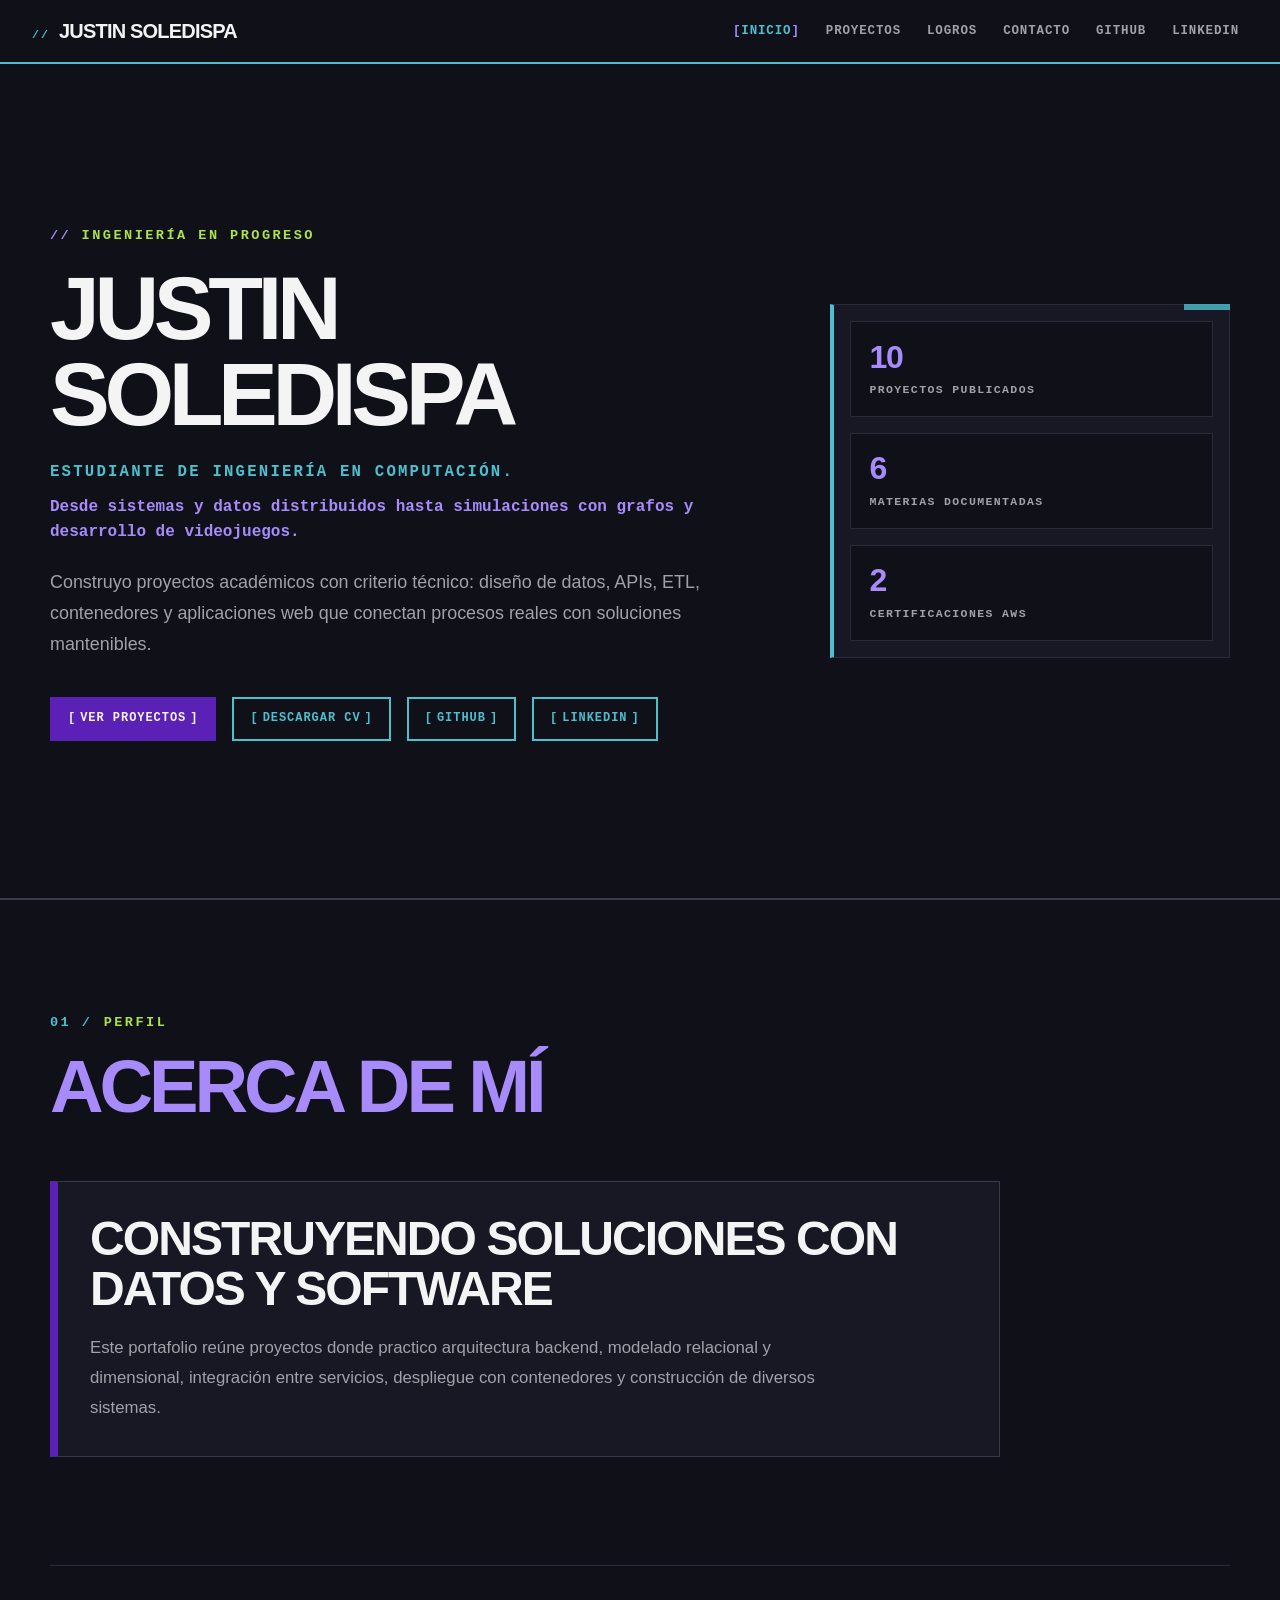
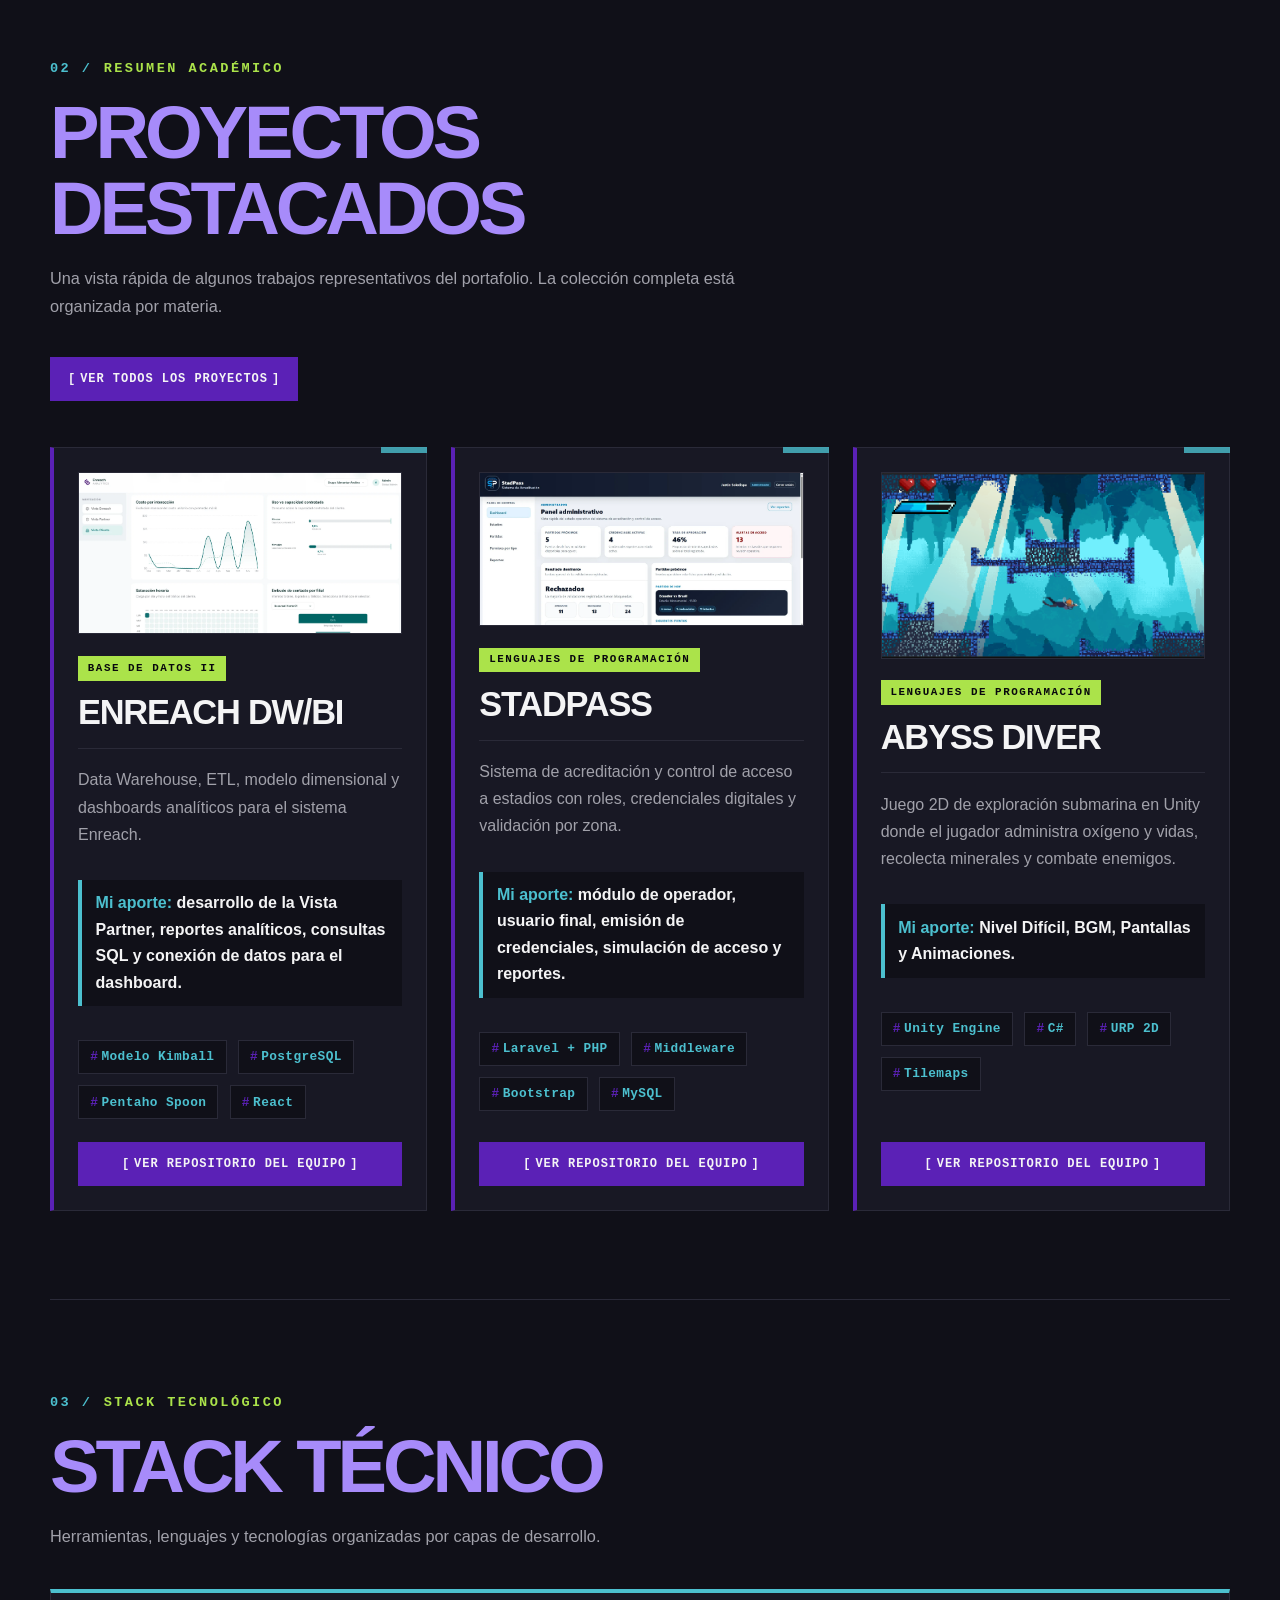
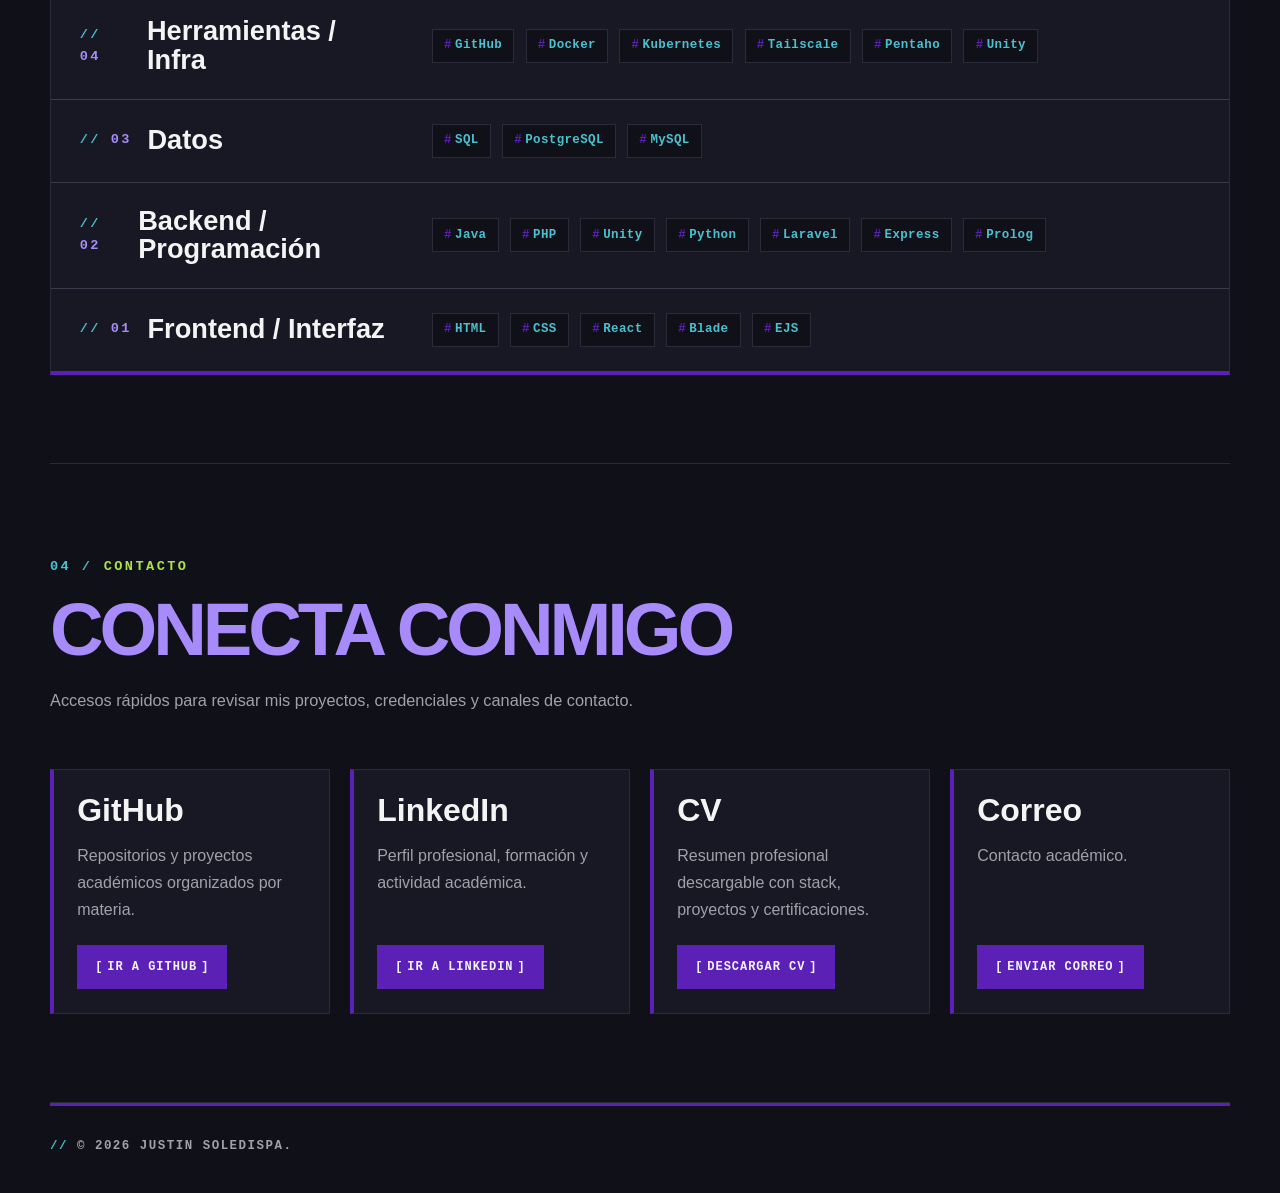
==== commit e6d7b438: "feat: agregar fotos y mejorar CV" ====
--- a/index.html
+++ b/index.html
@@ -28,10 +28,10 @@
   <header id="inicio" class="hero">
     <div class="hero-layout">
       <div class="hero-contenido">
-        <span class="hero-etiqueta">Backend · Datos · Sistemas</span>
-        <h1>Justin Soledispa.</h1>
+        <span class="hero-etiqueta"> Ingeniería en Progreso </span>
+        <h1>Justin Soledispa</h1>
         <p class="hero-subtitulo">Estudiante de Ingeniería en Computación.</p>
-        <p class="hero-enfoque">Enfoque en backend, bases de datos y sistemas distribuidos.</p>
+        <p class="hero-enfoque">Desde sistemas y datos distribuidos hasta simulaciones con grafos y desarrollo de videojuegos.</p>
         <p class="hero-descripcion">
           Construyo proyectos académicos con criterio técnico: diseño de datos, APIs, ETL, contenedores y aplicaciones web que conectan procesos reales con soluciones mantenibles.
         </p>
@@ -70,7 +70,7 @@
       <div class="panel-destacado">
         <h3>Construyendo soluciones con datos y software</h3>
         <p>
-          Este portafolio reúne proyectos donde practico arquitectura backend, modelado relacional y dimensional, integración entre servicios, despliegue con contenedores y construcción de interfaces funcionales para validar reglas de negocio.
+          Este portafolio reúne proyectos donde practico arquitectura backend, modelado relacional y dimensional, integración entre servicios, despliegue con contenedores y construcción de diversos sistemas.
         </p>
       </div>
     </section>
@@ -131,7 +131,7 @@
         </article>
 
         <article class="tarjeta-materia">
-          <img class="thumbnail-proyecto" src="img/proyectos/abyss-diver/thumbnail.webp" alt="Vista previa de Abyss Diver" width="1200" height="800" loading="lazy">
+          <img class="thumbnail-proyecto" src="img/proyectos/abyss-diver/thumbnail.png" alt="Vista previa de Abyss Diver" width="1200" height="800" loading="lazy">
           <div class="materia-header">
             <span class="badge badge-finalizado">Lenguajes de Programación</span>
             <h3>Abyss Diver</h3>
@@ -143,7 +143,7 @@
             <strong>Mi aporte:</strong> Nivel Difícil, BGM, Pantallas y Animaciones.
           </div>
           <ul class="lista-tecnologias">
-            <li>Unity 2D</li>
+            <li>Unity Engine</li>
             <li>C#</li>
             <li>URP 2D</li>
             <li>Tilemaps</li>
@@ -177,6 +177,7 @@
           <ul class="stack-capa-lista">
             <li>GitHub</li>
             <li>Docker</li>
+            <li>Kubernetes</li>
             <li>Tailscale</li>
             <li>Pentaho</li>
             <li>Unity</li>
@@ -257,7 +258,7 @@
 
         <article class="tarjeta-contacto">
           <h3>Correo</h3>
-          <p>Contacto académico o profesional.</p>
+          <p>Contacto académico.</p>
           <a class="boton-contacto" href="mailto:jasoledispa@uees.edu.ec">Enviar correo</a>
         </article>
       </div>
